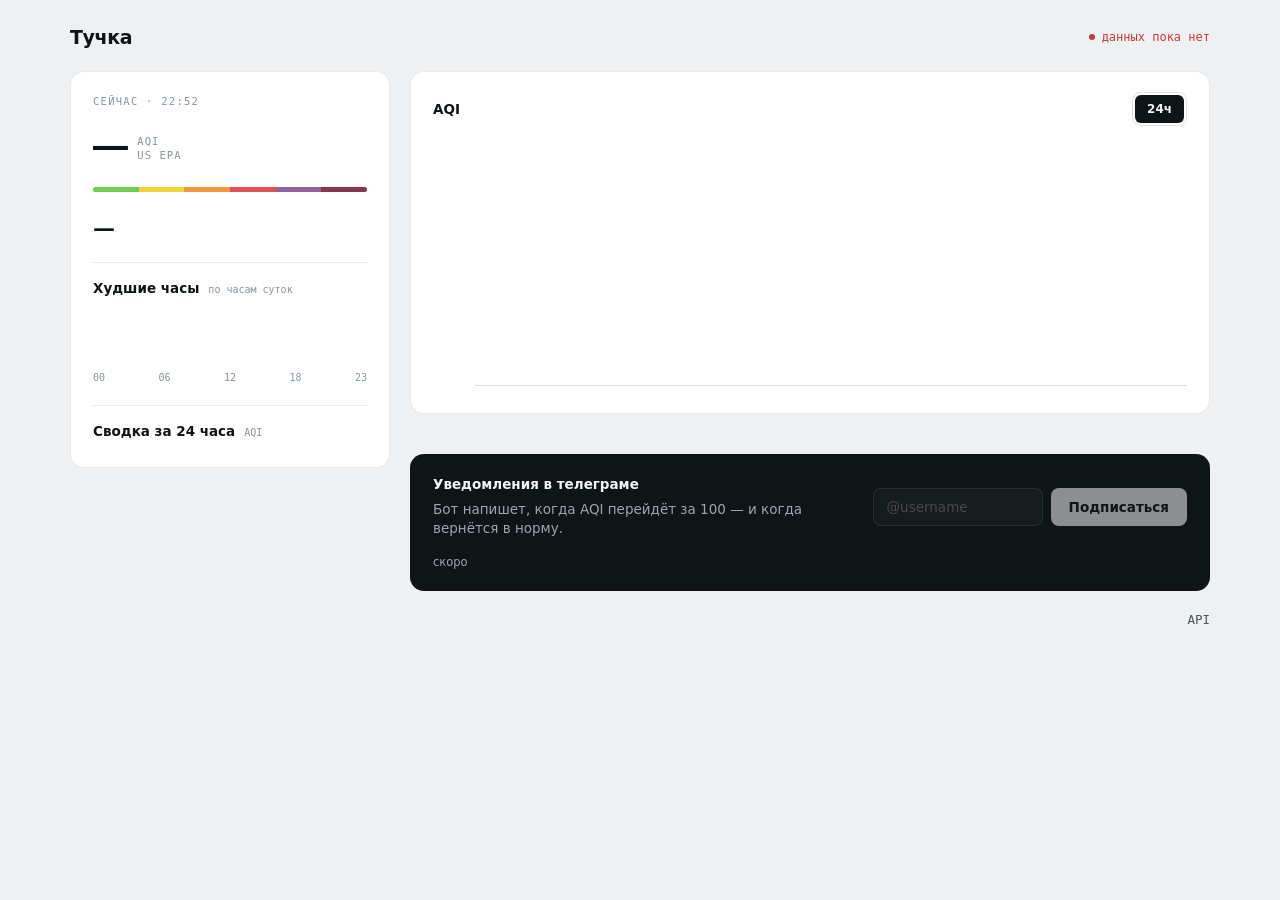
==== server/static/index.html @ 77293997 "Color metric sparklines/graphs and add spread bands for all metrics PM2.5/PM10/AQI follow the curren" ====
<!DOCTYPE html>
<html lang="ru">
<head>
<meta charset="utf-8">
<meta name="viewport" content="width=device-width, initial-scale=1">
<title>Тучка — качество воздуха</title>
<link rel="icon" href="data:image/svg+xml,<svg xmlns='http://www.w3.org/2000/svg' viewBox='0 0 100 100'><text y='.9em' font-size='90'>☁️</text></svg>">
<style>
/* cyrillic */
@font-face {
  font-family: 'JetBrains Mono';
  font-style: normal;
  font-weight: 400;
  font-display: swap;
  src: url(/static/fonts/jetbrains-mono-cyrillic.woff2) format('woff2');
  unicode-range: U+0301, U+0400-045F, U+0490-0491, U+04B0-04B1, U+2116;
}
/* latin */
@font-face {
  font-family: 'JetBrains Mono';
  font-style: normal;
  font-weight: 400;
  font-display: swap;
  src: url(/static/fonts/jetbrains-mono-latin.woff2) format('woff2');
  unicode-range: U+0000-00FF, U+0131, U+0152-0153, U+02BB-02BC, U+02C6, U+02DA, U+02DC, U+0304, U+0308, U+0329, U+2000-206F, U+20AC, U+2122, U+2191, U+2193, U+2212, U+2215, U+FEFF, U+FFFD;
}
/* cyrillic */
@font-face {
  font-family: 'JetBrains Mono';
  font-style: normal;
  font-weight: 500;
  font-display: swap;
  src: url(/static/fonts/jetbrains-mono-cyrillic.woff2) format('woff2');
  unicode-range: U+0301, U+0400-045F, U+0490-0491, U+04B0-04B1, U+2116;
}
/* latin */
@font-face {
  font-family: 'JetBrains Mono';
  font-style: normal;
  font-weight: 500;
  font-display: swap;
  src: url(/static/fonts/jetbrains-mono-latin.woff2) format('woff2');
  unicode-range: U+0000-00FF, U+0131, U+0152-0153, U+02BB-02BC, U+02C6, U+02DA, U+02DC, U+0304, U+0308, U+0329, U+2000-206F, U+20AC, U+2122, U+2191, U+2193, U+2212, U+2215, U+FEFF, U+FFFD;
}
/* cyrillic */
@font-face {
  font-family: 'Manrope';
  font-style: normal;
  font-weight: 400;
  font-display: swap;
  src: url(/static/fonts/manrope-cyrillic.woff2) format('woff2');
  unicode-range: U+0301, U+0400-045F, U+0490-0491, U+04B0-04B1, U+2116;
}
/* latin */
@font-face {
  font-family: 'Manrope';
  font-style: normal;
  font-weight: 400;
  font-display: swap;
  src: url(/static/fonts/manrope-latin.woff2) format('woff2');
  unicode-range: U+0000-00FF, U+0131, U+0152-0153, U+02BB-02BC, U+02C6, U+02DA, U+02DC, U+0304, U+0308, U+0329, U+2000-206F, U+20AC, U+2122, U+2191, U+2193, U+2212, U+2215, U+FEFF, U+FFFD;
}
/* cyrillic */
@font-face {
  font-family: 'Manrope';
  font-style: normal;
  font-weight: 500;
  font-display: swap;
  src: url(/static/fonts/manrope-cyrillic.woff2) format('woff2');
  unicode-range: U+0301, U+0400-045F, U+0490-0491, U+04B0-04B1, U+2116;
}
/* latin */
@font-face {
  font-family: 'Manrope';
  font-style: normal;
  font-weight: 500;
  font-display: swap;
  src: url(/static/fonts/manrope-latin.woff2) format('woff2');
  unicode-range: U+0000-00FF, U+0131, U+0152-0153, U+02BB-02BC, U+02C6, U+02DA, U+02DC, U+0304, U+0308, U+0329, U+2000-206F, U+20AC, U+2122, U+2191, U+2193, U+2212, U+2215, U+FEFF, U+FFFD;
}
/* cyrillic */
@font-face {
  font-family: 'Manrope';
  font-style: normal;
  font-weight: 600;
  font-display: swap;
  src: url(/static/fonts/manrope-cyrillic.woff2) format('woff2');
  unicode-range: U+0301, U+0400-045F, U+0490-0491, U+04B0-04B1, U+2116;
}
/* latin */
@font-face {
  font-family: 'Manrope';
  font-style: normal;
  font-weight: 600;
  font-display: swap;
  src: url(/static/fonts/manrope-latin.woff2) format('woff2');
  unicode-range: U+0000-00FF, U+0131, U+0152-0153, U+02BB-02BC, U+02C6, U+02DA, U+02DC, U+0304, U+0308, U+0329, U+2000-206F, U+20AC, U+2122, U+2191, U+2193, U+2212, U+2215, U+FEFF, U+FFFD;
}
/* cyrillic */
@font-face {
  font-family: 'Manrope';
  font-style: normal;
  font-weight: 700;
  font-display: swap;
  src: url(/static/fonts/manrope-cyrillic.woff2) format('woff2');
  unicode-range: U+0301, U+0400-045F, U+0490-0491, U+04B0-04B1, U+2116;
}
/* latin */
@font-face {
  font-family: 'Manrope';
  font-style: normal;
  font-weight: 700;
  font-display: swap;
  src: url(/static/fonts/manrope-latin.woff2) format('woff2');
  unicode-range: U+0000-00FF, U+0131, U+0152-0153, U+02BB-02BC, U+02C6, U+02DA, U+02DC, U+0304, U+0308, U+0329, U+2000-206F, U+20AC, U+2122, U+2191, U+2193, U+2212, U+2215, U+FEFF, U+FFFD;
}

:root {
  color-scheme: light;
  --font-sans: 'Manrope', system-ui, -apple-system, "Segoe UI", sans-serif;
  --font-mono: 'JetBrains Mono', ui-monospace, "SF Mono", Menlo, monospace;
  --page: #eef0f2;
  --card: #ffffff;
  --ink: #0f1417;
  --ink-2: #4a5560;
  --muted: #8794a0;
  --track: #e3e7ea;
  --line: rgba(15,20,23,0.09);
  --line-soft: rgba(15,20,23,0.06);
  --line-strong: rgba(15,20,23,0.10);
  --axis: rgba(15,20,23,0.14);
  --input-line: rgba(15,20,23,0.12);
  --on-ink: #f2f4f5;
  --on-ink-mute: #9aa7b2;
  --on-ink-line: rgba(255,255,255,0.16);
  --on-ink-fill: rgba(255,255,255,0.06);
  --good: #1f8a4c;
  --warn: #b8912a;
  --bad: #c33b3b;
}
@media (prefers-color-scheme: dark) {
  :root {
    color-scheme: dark;
    --page: #0d1114;
    --card: #161b20;
    --ink: #eaeef1;
    --ink-2: #9aa7b3;
    --muted: #79868f;
    --track: #1e242a;
    --line: rgba(234,238,241,0.13);
    --line-soft: rgba(234,238,241,0.08);
    --line-strong: rgba(234,238,241,0.17);
    --axis: rgba(234,238,241,0.24);
    --input-line: rgba(234,238,241,0.26);
    --on-ink: #0d1114;
    --on-ink-mute: #67737c;
    --on-ink-line: rgba(13,17,20,0.22);
    --on-ink-fill: rgba(13,17,20,0.07);
    --good: #4fbf7a;
    --warn: #d8ad3f;
    --bad: #e8736f;
  }
}

* { box-sizing: border-box; }
body { margin: 0; background: var(--page); color: var(--ink); font-family: var(--font-sans); line-height: 1.4; }
a { color: var(--ink-2); text-decoration: none; }
a:hover { color: var(--ink); }
button, input { font-family: inherit; }

.wrap { max-width: 1180px; margin: 0 auto; padding: 24px 20px 40px; }

.site-header { display: flex; align-items: center; gap: 12px; margin-bottom: 20px; }
.site-header .brand { font-size: 19px; font-weight: 700; letter-spacing: -0.02em; margin: 0; }
.freshness { margin-left: auto; display: flex; align-items: center; gap: 7px; font-family: var(--font-mono); font-size: 12px; color: var(--ink-2); }
.freshness .dot { width: 6px; height: 6px; border-radius: 50%; background: var(--good); flex: none; }
.freshness.stale { color: var(--bad); }
.freshness.stale .dot { background: var(--bad); }

.layout { display: grid; grid-template-columns: 320px 1fr; gap: 20px; }
.col-left, .col-right { display: flex; flex-direction: column; gap: 20px; min-width: 0; }

.card { background: var(--card); border: 1px solid var(--line); border-radius: 14px; }
.card h2 { font-size: 13.5px; font-weight: 700; margin: 0; }

/* --- AQI hero card --- */
.hero-card { padding: 22px; }
.eyebrow { font-family: var(--font-mono); font-size: 10.5px; letter-spacing: 0.12em; text-transform: uppercase; color: var(--muted); }
.aqi-row { display: flex; align-items: flex-end; gap: 12px; margin-top: 12px; }
.aqi-num { font-family: var(--font-mono); font-size: 58px; font-weight: 500; line-height: 0.84; letter-spacing: -0.045em; font-variant-numeric: tabular-nums; }
.aqi-unit { font-family: var(--font-mono); font-size: 10.5px; letter-spacing: 0.1em; text-transform: uppercase; color: var(--muted); margin-bottom: 6px; line-height: 1.4; }
.badge { display: inline-block; margin-top: 14px; font-size: 12.5px; font-weight: 600; padding: 5px 11px; border-radius: 6px; }
.badge[hidden] { display: none; }
.scale { position: relative; height: 5px; border-radius: 3px; margin-top: 18px;
  background: linear-gradient(90deg, #6fce4e 0 16.667%, #efd23c 16.667% 33.333%, #f0993d 33.333% 50%, #e05252 50% 66.667%, #96609c 66.667% 83.333%, #8a3550 83.333% 100%); }
.scale-marker { position: absolute; top: -5px; width: 2px; height: 15px; border-radius: 1px; background: var(--ink); box-shadow: 0 0 0 3px var(--card); transform: translateX(-50%); }
.verdict-title { font-size: 22px; line-height: 1.18; font-weight: 700; letter-spacing: -0.02em; margin: 24px 0 0; }
.verdict-body { font-size: 14px; line-height: 1.5; color: var(--ink-2); margin: 10px 0 0; }
.hero-note { font-size: 13.5px; color: var(--muted); margin: 10px 0 0; }

.actions { margin-top: 20px; padding-top: 6px; border-top: 1px solid var(--line); display: flex; flex-direction: column; }
.actions[hidden] { display: none; }
.action-row { display: flex; align-items: center; gap: 10px; padding: 11px 0; border-bottom: 1px solid var(--line-soft); }
.action-row .dot { width: 8px; height: 8px; border-radius: 50%; flex: none; }
.action-name { font-size: 13.5px; color: var(--ink-2); }
.action-value { margin-left: auto; font-size: 13.5px; font-weight: 600; text-align: right; }

.hero-section { margin-top: 20px; padding-top: 16px; border-top: 1px solid var(--line); }
.hero-section-head { display: flex; align-items: baseline; gap: 9px; margin-bottom: 4px; }
.hero-section-head .u { font-family: var(--font-mono); font-size: 10px; color: var(--muted); }

.hours { display: flex; align-items: flex-end; gap: 2px; height: 52px; margin-top: 14px; }
.hours .bar { flex: 1; border-radius: 2px 2px 0 0; background: var(--line-soft); min-height: 3px; }
.hours-labels { display: flex; justify-content: space-between; margin-top: 7px; font-family: var(--font-mono); font-size: 10px; color: var(--muted); }

.summary-row { display: flex; align-items: baseline; gap: 8px; padding: 10px 0; border-bottom: 1px solid var(--line-soft); }
.summary-row:last-child { border-bottom: 0; }
.summary-name { font-size: 13.5px; color: var(--ink-2); }
.summary-note { font-family: var(--font-mono); font-size: 11px; color: var(--muted); }
.summary-value { margin-left: auto; font-family: var(--font-mono); font-size: 19px; font-weight: 500; letter-spacing: -0.02em; }

/* --- chart card --- */
.chart-card { padding: 20px 22px 18px; flex: 1; display: flex; flex-direction: column; }
.chart-head { display: flex; align-items: center; gap: 14px; margin-bottom: 20px; flex-wrap: wrap; }
.chart-head .u { font-family: var(--font-mono); font-size: 11px; color: var(--muted); }
.chart-head h2 { cursor: pointer; }
.tabs { margin-left: auto; display: flex; gap: 2px; border: 1px solid var(--input-line); border-radius: 8px; padding: 2px; }
.tab { font: inherit; font-size: 12px; padding: 6px 12px; border: 0; border-radius: 6px; cursor: pointer; background: transparent; color: var(--ink-2); }
.tab[aria-pressed="true"] { background: var(--ink); color: var(--on-ink); font-weight: 600; }

.chart-row { display: flex; gap: 12px; flex: 1; min-height: 240px; }
.y-axis { width: 30px; align-self: stretch; position: relative; font-family: var(--font-mono); font-size: 10px; color: var(--muted); }
.y-axis .yfix { position: absolute; right: 0; }
.y-axis .ytop { top: -5px; }
.y-axis .ybottom { bottom: -5px; }
.y-axis .gridlabel { position: absolute; right: 0; transform: translateY(-50%); }

.chart-plot { flex: 1; position: relative; cursor: crosshair; }
.gridline { position: absolute; left: 0; right: 0; border-top: 1px dashed; opacity: 0.45; }
.chart-baseline { position: absolute; left: 0; right: 0; bottom: 0; border-top: 1px solid var(--axis); }
.chart-svg { position: absolute; inset: 0; width: 100%; height: 100%; display: block; overflow: visible; }
.chart-empty { position: absolute; inset: 0; display: flex; align-items: center; justify-content: center; color: var(--muted); font-size: 13.5px; }
.chart-empty[hidden] { display: none; }
.cursor-line { position: absolute; top: 0; bottom: 0; width: 1px; pointer-events: none; background: var(--axis); display: none; }
.cursor-dot { position: absolute; width: 9px; height: 9px; border-radius: 50%; border: 2px solid var(--card); pointer-events: none; transform: translate(-50%, -50%); display: none; }
.tooltip { position: absolute; top: 4px; transform: translateX(-50%); pointer-events: none; background: var(--card);
  border: 1px solid var(--line-strong); border-radius: 10px; padding: 9px 12px; box-shadow: 0 6px 18px rgba(0,0,0,0.16);
  white-space: nowrap; display: none; }
.tooltip .tw { font-family: var(--font-mono); font-size: 10px; letter-spacing: 0.06em; text-transform: uppercase; color: var(--muted); }
.tooltip .ta { display: flex; align-items: baseline; gap: 8px; margin-top: 5px; }
.tooltip .ta .n { font-family: var(--font-mono); font-size: 22px; font-weight: 500; letter-spacing: -0.03em; }
.tooltip .ta .c { font-size: 12.5px; font-weight: 600; }
.tooltip .tr, .tooltip .tp { font-family: var(--font-mono); font-size: 10.5px; color: var(--muted); margin-top: 4px; }

.x-labels { display: flex; justify-content: space-between; margin: 9px 0 0 42px; font-family: var(--font-mono); font-size: 10px; color: var(--muted); }

/* --- metrics row --- */
.metrics-row { display: grid; grid-template-columns: repeat(5, 1fr); gap: 12px; }
.metric-card { background: var(--card); border: 1px solid var(--line); border-radius: 12px; padding: 14px 15px 12px; cursor: pointer; transition: border-color .15s, background-color .15s; }
.metric-card.active { border-color: var(--ink); background: var(--track); }
.metric-name { font-family: var(--font-mono); font-size: 10px; letter-spacing: 0.08em; text-transform: uppercase; color: var(--muted); }
.metric-value { display: flex; align-items: baseline; gap: 4px; margin-top: 8px; font-family: var(--font-mono); font-size: 22px; font-weight: 500; letter-spacing: -0.03em; }
.metric-value .unit { font-family: var(--font-sans); font-size: 11px; color: var(--muted); font-weight: 400; }
.metric-spark { width: 100%; height: 22px; display: block; margin-top: 10px; overflow: visible; }
.metric-trend { margin-top: 9px; font-size: 11.5px; color: var(--muted); }

/* --- telegram card --- */
.telegram-card { display: grid; grid-template-columns: 1fr auto; gap: 24px; align-items: center; background: var(--ink); border-radius: 14px; padding: 20px 22px; }
.telegram-card h2 { color: var(--on-ink); }
.telegram-card p { font-size: 13.5px; color: var(--on-ink-mute); margin: 6px 0 0; }
.telegram-form { display: flex; gap: 8px; }
.telegram-form input { font-size: 13.5px; padding: 10px 13px; width: 170px; border: 1px solid var(--on-ink-line); border-radius: 8px; background: var(--on-ink-fill); color: var(--on-ink); }
.telegram-form button { font-size: 13.5px; font-weight: 600; padding: 10px 18px; border: 0; border-radius: 8px; background: var(--on-ink); color: var(--ink); cursor: pointer; }
.telegram-form input:disabled, .telegram-form button:disabled { opacity: 0.55; cursor: not-allowed; }
.telegram-note { grid-column: 1 / -1; font-size: 11.5px; color: var(--on-ink-mute); margin-top: -8px; }

footer { color: var(--muted); font-size: 12.5px; margin-top: 20px; font-family: var(--font-mono); display: flex; gap: 14px; }
footer a { margin-left: auto; }

@media (max-width: 899px) {
  .wrap { padding: 18px 14px 32px; }
  .layout { grid-template-columns: 1fr; }
  .aqi-num { font-size: 48px; }
  .verdict-title { font-size: 20px; }

  .actions { display: grid; grid-template-columns: repeat(3, 1fr); gap: 8px; border-top: 1px solid var(--line); padding-top: 14px; }
  .action-row { display: flex; flex-direction: column; align-items: flex-start; gap: 3px; border-bottom: 0; padding: 0; min-width: 0; }
  .action-value { margin-left: 0; }

  .tabs { width: 100%; margin-left: 0; }
  .tab { flex: 1; }
  .chart-head { flex-direction: column; align-items: stretch; }

  .metrics-row { display: flex; flex-direction: column; gap: 0; background: var(--card); border: 1px solid var(--line); border-radius: 14px; overflow: hidden; }
  .metric-card { display: flex; align-items: center; gap: 12px; padding: 12px 16px; border: 0; border-radius: 0; border-bottom: 1px solid var(--line-soft); min-height: 54px; }
  .metric-card:last-child { border-bottom: 0; }
  .metric-head { width: 92px; flex: none; }
  .metric-value { margin-top: 4px; font-size: 18px; }
  .metric-spark { flex: 1; height: 22px; margin-top: 0; width: auto; }
  .metric-trend { width: 74px; flex: none; text-align: right; margin-top: 0; }

  .telegram-form { flex-direction: row; }
  .telegram-form input { flex: 1; min-width: 0; width: auto; }
}
</style>
</head>
<body>
<div class="wrap">
  <header class="site-header">
    <h1 class="brand">Тучка</h1>
    <span class="freshness" id="freshness"><span class="dot"></span><span class="txt">загрузка…</span></span>
  </header>

  <div class="layout">
    <div class="col-left">
      <div class="card hero-card">
        <div class="eyebrow" id="clock">сейчас</div>
        <div class="aqi-row">
          <span class="aqi-num" id="v-aqi">—</span>
          <span class="aqi-unit">AQI<br>US EPA</span>
        </div>
        <span class="badge" id="aqi-badge" hidden></span>
        <div class="scale"><div class="scale-marker" id="aqi-marker" hidden></div></div>
        <div class="verdict-title" id="verdict-title">—</div>
        <p class="verdict-body" id="verdict-body"></p>

        <div class="actions" id="actions" hidden></div>

        <div class="hero-section">
          <div class="hero-section-head">
            <h2>Худшие часы</h2>
            <span class="u">по часам суток</span>
          </div>
          <div class="hours" id="hours"></div>
          <div class="hours-labels"><span>00</span><span>06</span><span>12</span><span>18</span><span>23</span></div>
        </div>

        <div class="hero-section">
          <div class="hero-section-head">
            <h2>Сводка за 24 часа</h2>
            <span class="u">AQI</span>
          </div>
          <div id="summary"></div>
        </div>
      </div>
    </div>

    <div class="col-right">
      <div class="card chart-card">
        <div class="chart-head">
          <h2 id="chart-title" title="Показать AQI">AQI</h2>
          <span class="u" id="period-note"></span>
          <div class="tabs" id="tabs" role="group" aria-label="Период"></div>
        </div>
        <div class="chart-row">
          <div class="y-axis" id="y-axis"></div>
          <div class="chart-plot" id="chart-plot">
            <div class="chart-baseline"></div>
            <svg class="chart-svg" viewBox="0 0 1000 300" preserveAspectRatio="none">
              <defs>
                <linearGradient id="aqiGrad" x1="0" y1="0" x2="1" y2="0"></linearGradient>
              </defs>
              <path id="chart-band" fill="url(#aqiGrad)" opacity="0.22"></path>
              <path id="chart-line" fill="none" stroke="url(#aqiGrad)" stroke-width="2.5"
                    vector-effect="non-scaling-stroke" stroke-linejoin="round" stroke-linecap="round"></path>
            </svg>
            <div class="chart-empty" id="chart-empty" hidden>нет данных за этот период</div>
            <div class="cursor-line" id="cursor-line"></div>
            <div class="cursor-dot" id="cursor-dot"></div>
            <div class="tooltip" id="tooltip">
              <div class="tw" id="tip-when"></div>
              <div class="ta"><span class="n" id="tip-aqi"></span><span class="c" id="tip-cat"></span></div>
              <div class="tr" id="tip-range"></div>
              <div class="tp" id="tip-pm"></div>
            </div>
          </div>
        </div>
        <div class="x-labels" id="x-labels"></div>
      </div>

      <div class="metrics-row" id="metrics"></div>

      <div class="card telegram-card">
        <div>
          <h2>Уведомления в телеграме</h2>
          <p>Бот напишет, когда AQI перейдёт за 100 — и когда вернётся в норму.</p>
        </div>
        <div class="telegram-form">
          <input placeholder="@username" disabled>
          <button disabled>Подписаться</button>
        </div>
        <div class="telegram-note">скоро</div>
      </div>
    </div>
  </div>

  <footer>
    <span id="footer-sensor"></span>
    <a href="/docs">API</a>
  </footer>
</div>

<script>
"use strict";

const $ = s => document.querySelector(s);

/* Категории US EPA AQI: официальные фон/текст + оттенок линии графика. */
const CATS = {
  good:           { label: "Хорошо",       color: "#c9ecb4", ink: "#1c4a15", line: "#3f9430" },
  moderate:       { label: "Умеренно",     color: "#f6e9a8", ink: "#4d3b00", line: "#b8912a" },
  usg:            { label: "Вредно чувствительным", color: "#f8d6b0", ink: "#5a2c04", line: "#d1762c" },
  unhealthy:      { label: "Вредно",       color: "#f4c4c4", ink: "#6b1414", line: "#c33b3b" },
  very_unhealthy: { label: "Очень вредно", color: "#dfc6e4", ink: "#4a1451", line: "#8f4c98" },
  hazardous:      { label: "Опасно",       color: "#3f0f1c", ink: "#f6e6ea", line: "#8a3550" },
};
/* Верхние границы категорий — зеркало CATEGORIES в server/aqi.py. */
const BANDS = [[50, "good"], [100, "moderate"], [150, "usg"],
               [200, "unhealthy"], [300, "very_unhealthy"], [500, "hazardous"]];
const catKey = v => (BANDS.find(b => v <= b[0]) || BANDS[BANDS.length - 1])[1];

const OK = "var(--good)", WARN = "var(--warn)", BAD = "var(--bad)";
const VERDICT = {
  good: { title: "Воздух чистый — окна настежь",
    body: "PM2.5 {pm25} мкг/м³, это ниже суточной нормы ВОЗ. Хорошее время проветрить квартиру и выйти на улицу.",
    actions: [["Окна", "настежь", OK], ["Прогулка", "да", OK], ["Спорт на улице", "да", OK]] },
  moderate: { title: "Окна можно открыть",
    body: "Воздух умеренный: PM2.5 {pm25} мкг/м³. Здоровым — без ограничений; если реагируете на пыль, не бегайте вдоль дороги.",
    actions: [["Окна", "да", OK], ["Прогулка", "да", OK], ["Спорт на улице", "с оглядкой", WARN]] },
  usg: { title: "Окна лучше прикрыть",
    body: "PM2.5 {pm25} мкг/м³ — заметная пыль. Детям, пожилым, астматикам стоит сократить время на улице; остальным — без долгих нагрузок.",
    actions: [["Окна", "прикрыть", WARN], ["Прогулка", "короткая", WARN], ["Спорт на улице", "перенести", BAD]] },
  unhealthy: { title: "Лучше остаться дома",
    body: "PM2.5 {pm25} мкг/м³ — вредно для всех. Держите окна закрытыми; если есть очиститель воздуха — включите.",
    actions: [["Окна", "закрыть", BAD], ["Прогулка", "нет", BAD], ["Спорт на улице", "нет", BAD]] },
  very_unhealthy: { title: "Закройте окна и не выходите",
    body: "PM2.5 {pm25} мкг/м³. Воздух очень вредный: выходить только по необходимости и в маске FFP2.",
    actions: [["Окна", "закрыть", BAD], ["Прогулка", "нет", BAD], ["Спорт на улице", "нет", BAD]] },
  hazardous: { title: "Опасный воздух — герметизируйте дом",
    body: "PM2.5 {pm25} мкг/м³. Это уровень аварийной ситуации: закройте всё, включите очиститель, улицы избегайте.",
    actions: [["Окна", "закрыть", BAD], ["Прогулка", "нет", BAD], ["Спорт на улице", "нет", BAD]] },
};

/* Скользящие окна — зеркало PERIODS в server/main.py. */
const PERIODS = [
  { key: "24h", label: "24ч", note: "последние 24 часа · по часам" },
  { key: "7d", label: "7д", note: "последние 7 дней · по 3 часа" },
  { key: "30d", label: "30д", note: "последние 30 дней · по дням" },
  { key: "12m", label: "12м", note: "последние 12 месяцев · по 2 дня" },
  { key: "all", label: "всё", note: "вся история · по 2 недели" },
];

/* Селектор периода скрываем, пока реальных данных недостаточно, чтобы
   заполнить график (иначе почти пустая линия на фоне пустой сетки).
   "12m" и "all" делят один и тот же порог: пока данных меньше трети
   года, "all" всё равно совпадает с "12m" и выглядит так же пусто. */
const FILL_THRESHOLD = 0.3;
const FILL_REF_S = { "7d": 7 * 86400, "30d": 30 * 86400, "12m": 364 * 86400, "all": 364 * 86400 };
let dataSpanS = 0; // now - first_ts, обновляется из ответа /api/v1/history

function periodVisible(key) {
  return key === "24h" || dataSpanS / FILL_REF_S[key] >= FILL_THRESHOLD;
}

const METRIC_DEFS = [
  ["PM2.5", "pm25", "мкг/м³", 1, { eps: 0.5, worseUp: true }, 6],
  ["PM10", "pm10", "мкг/м³", 1, { eps: 0.5, worseUp: true }, 10],
  ["Температура", "temperature", "°C", 1, { unit: "°", eps: 0.3 }, 6],
  ["Влажность", "humidity", "%", 0, { digits: 0, unit: "%", eps: 1 }, 12],
  ["Давление", "pressure", "гПа", 0, { digits: 0, eps: 0.5 }, 5],
];
/* Карточка, которая встаёт на место активной метрики — клик по ней возвращает AQI. */
const AQI_DEF = ["AQI", "aqi", "", 0, { eps: 3, worseUp: true }, 10];

/* Свой цвет метрики; PM и AQI ведёт категория текущего воздуха. */
const METRIC_COLORS = { temperature: "#d97a4d", humidity: "#4a90c4", pressure: "#8b7dc4" };
function metricColor(key) {
  if (METRIC_COLORS[key]) return METRIC_COLORS[key];
  const a = current && current.aqi ? current.aqi.aqi : null;
  return a == null ? "var(--ink)" : CATS[catKey(a)].line;
}

const fmt = (v, d = 1) => (v == null ? "—" : Number(v).toFixed(d).replace(".", ","));

/* Catmull-Rom → кубические Безье: мягкая линия вместо ломаной. */
function smoothPath(ps, startWith) {
  if (!ps.length) return "";
  const f = v => v.toFixed(1);
  const d = [(startWith || "M") + f(ps[0].x) + " " + f(ps[0].y)];
  for (let i = 1; i < ps.length; i++) {
    const p0 = ps[i - 2] || ps[i - 1], p1 = ps[i - 1], p2 = ps[i], p3 = ps[i + 1] || ps[i];
    d.push("C" + f(p1.x + (p2.x - p0.x) / 6) + " " + f(p1.y + (p2.y - p0.y) / 6) +
      " " + f(p2.x - (p3.x - p1.x) / 6) + " " + f(p2.y - (p3.y - p1.y) / 6) +
      " " + f(p2.x) + " " + f(p2.y));
  }
  return d.join(" ");
}

/* Скользящее среднее — игнорирует пропуски (null), сам null не заполняет. */
function rolling(vals, k) {
  if (k < 2) return vals.slice();
  const r = Math.floor(k / 2);
  return vals.map((v, i) => {
    if (v == null) return null;
    let s = 0, c = 0;
    for (let j = Math.max(0, i - r); j <= Math.min(vals.length - 1, i + r); j++) {
      if (vals[j] != null) { s += vals[j]; c++; }
    }
    return c ? s / c : null;
  });
}

/* Даунсэмплинг для спарклайнов; пропуски в срезе игнорируются. */
function sample(vals, n) {
  if (vals.length <= n) return vals;
  const out = [];
  const step = vals.length / n;
  for (let i = 0; i < n; i++) {
    const a = Math.floor(i * step), b = Math.max(a + 1, Math.floor((i + 1) * step));
    const slice = vals.slice(a, b).filter(v => v != null);
    out.push(slice.length ? slice.reduce((s, v) => s + v, 0) / slice.length : null);
  }
  return out;
}

/* Средняя разница между началом и концом периода (сглажена по краям). */
function trend(pts, key) {
  const vals = pts.map(p => p[key]).filter(v => v != null);
  if (vals.length < 2) return null;
  const k = Math.max(1, Math.min(3, Math.floor(vals.length / 2)));
  const avg = a => a.reduce((s, x) => s + x, 0) / a.length;
  return avg(vals.slice(-k)) - avg(vals.slice(0, k));
}

function trendText(delta, { digits = 1, unit = "", eps = 0.5, worseUp = false } = {}) {
  if (delta == null) return { arrow: "", text: "", color: "var(--muted)" };
  if (Math.abs(delta) < eps) return { arrow: "→", text: "без изменений", color: "var(--muted)" };
  const up = delta > 0;
  return {
    arrow: up ? "▲" : "▼",
    text: (up ? "+" : "−") + fmt(Math.abs(delta), digits) + unit,
    color: worseUp ? (up ? BAD : OK) : "var(--muted)",
  };
}

function timeLabel(tSec, period, full) {
  const d = new Date(tSec * 1000);
  if (period === "24h") return d.toLocaleTimeString("ru-RU", { hour: "2-digit", minute: "2-digit" });
  if (period === "7d") return full
    ? d.toLocaleDateString("ru-RU", { day: "2-digit", month: "short" }) + ", " + d.toLocaleTimeString("ru-RU", { hour: "2-digit", minute: "2-digit" })
    : d.toLocaleDateString("ru-RU", { weekday: "short" });
  if (period === "30d" || period === "12m") return d.toLocaleDateString("ru-RU", { day: "2-digit", month: "short" });
  return d.toLocaleDateString("ru-RU", { month: "short", year: "2-digit" });
}

/* --- состояние --- */
let period = "24h";
let activeMetric = null;  // null = график AQI, иначе ключ метрики (pm25, pm10, ...)
let mainHistory = null;   // /history для выбранного периода
let dayHistory = null;    // /history?period=24h — всегда, для «худших часов» и сводки
let historyGen = 0;
let historyRetry = null;
let current = null;       // последний ответ /api/v1/current
let currentAgeAt = 0;

/* геометрия текущего графика — обновляется в renderChart, читается в updateTooltip */
let chartPts = [];
let chartTop = 100, chartBottom = 0, chartHasBand = false;

function fmtAge(s) {
  if (s < 90) return `${s} с назад`;
  if (s < 5400) return `${Math.round(s / 60)} мин назад`;
  return `${(s / 3600).toFixed(1).replace(".", ",")} ч назад`;
}

function renderFreshness() {
  const el = $("#freshness");
  const txt = el.querySelector(".txt");
  if (!current || current.ts == null) {
    txt.textContent = "данных пока нет";
    el.classList.add("stale");
    return;
  }
  const age = Math.max(0, Math.round(current.age_s + (Date.now() - currentAgeAt) / 1000));
  const stale = age > 300;
  el.classList.toggle("stale", stale);
  txt.textContent = (stale ? "данные устарели — " : "обновлено ") + fmtAge(age);
}

function updateClock() {
  const now = new Date();
  const pad = n => (n < 10 ? "0" + n : "" + n);
  $("#clock").textContent = `сейчас · ${pad(now.getHours())}:${pad(now.getMinutes())}`;
}

function renderHero() {
  const numEl = $("#v-aqi"), badge = $("#aqi-badge"), marker = $("#aqi-marker"),
        titleEl = $("#verdict-title"), bodyEl = $("#verdict-body"), actionsEl = $("#actions");
  const info = current && current.aqi;
  const cat = info && info.category && CATS[info.category];
  if (!info || info.aqi == null || !cat) {
    numEl.textContent = "—";
    numEl.style.color = "";
    badge.hidden = true;
    marker.hidden = true;
    titleEl.textContent = "Пока нет данных";
    bodyEl.textContent = "Недостаточно измерений за последние 12 часов, чтобы посчитать AQI.";
    actionsEl.hidden = true;
    actionsEl.innerHTML = "";
    return;
  }
  const v = VERDICT[info.category];
  numEl.textContent = info.aqi;
  numEl.style.color = cat.line;
  badge.hidden = false;
  badge.textContent = cat.label;
  badge.style.background = cat.color;
  badge.style.color = cat.ink;
  marker.hidden = false;
  marker.style.left = Math.min(100, info.aqi / 5) + "%";
  titleEl.textContent = v.title;
  bodyEl.textContent = v.body.replace("{pm25}", fmt(current.pm25));
  actionsEl.hidden = false;
  actionsEl.innerHTML = v.actions.map(([name, value, color]) =>
    `<div class="action-row"><span class="dot" style="background:${color}"></span>` +
    `<span class="action-name">${name}</span><span class="action-value">${value}</span></div>`
  ).join("");
}

function renderDaySummary() {
  const pts = (dayHistory && dayHistory.points) || [];
  const byHour = {};
  for (const p of pts) {
    if (p.aqi == null) continue;
    const h = new Date(p.t * 1000).getHours();
    (byHour[h] = byHour[h] || []).push(p.aqi);
  }
  const hourVals = [];
  for (let h = 0; h < 24; h++) {
    const arr = byHour[h];
    hourVals.push(arr ? arr.reduce((s, x) => s + x, 0) / arr.length : null);
  }
  const hourMax = Math.max(...hourVals.filter(x => x != null), 50);
  $("#hours").innerHTML = hourVals.map(val => {
    const height = val == null ? "6%" : Math.max(7, val / hourMax * 100).toFixed(0) + "%";
    const color = val == null ? "var(--line-soft)" : CATS[catKey(val)].line;
    return `<div class="bar" style="height:${height};background:${color}"></div>`;
  }).join("");

  const dayAqi = pts.map(p => p.aqi).filter(v => v != null);
  const pad2 = n => (n < 10 ? "0" + n : "" + n);
  if (!dayAqi.length) {
    $("#summary").innerHTML = `<div class="summary-row"><span class="summary-name">Нет данных за 24 часа</span></div>`;
    return;
  }
  const worstIdx = hourVals.reduce((bi, val, i) => (val != null && (hourVals[bi] == null || val > hourVals[bi]) ? i : bi), 0);
  const rows = [
    { name: "Минимум", value: Math.round(Math.min(...dayAqi)), note: "", color: CATS[catKey(Math.min(...dayAqi))].line },
    { name: "Среднее", value: Math.round(dayAqi.reduce((s, x) => s + x, 0) / dayAqi.length), note: "", color: "var(--ink-2)" },
    { name: "Максимум", value: Math.round(Math.max(...dayAqi)), note: "в " + pad2(worstIdx) + ":00", color: CATS[catKey(Math.max(...dayAqi))].line },
  ];
  $("#summary").innerHTML = rows.map(r =>
    `<div class="summary-row"><span class="summary-name">${r.name}</span>` +
    `<span class="summary-note">${r.note}</span>` +
    `<span class="summary-value" style="color:${r.color}">${r.value}</span></div>`
  ).join("");
}

function metricCardHtml(pts, [name, key, unit, digits, topts, minSpan], attrs, cardClass) {
  const raw = sample(pts.map(p => p[key]), 48);
  const vals = rolling(raw, Math.max(3, Math.round(raw.length / 8)));
  const nums = vals.filter(v => v != null);
  let sparkPath = "";
  if (nums.length) {
    const min = Math.min(...nums), max = Math.max(...nums);
    const mid = (min + max) / 2;
    const half = Math.max((max - min) * 0.65, minSpan / 2) || 1;
    const lo = mid - half, hi = mid + half;
    const runs = [];
    let cur = [];
    vals.forEach((v, i) => {
      if (v == null) { if (cur.length) runs.push(cur); cur = []; }
      else cur.push({ x: i / Math.max(1, vals.length - 1) * 100, y: 22 - (v - lo) / (hi - lo) * 22 });
    });
    if (cur.length) runs.push(cur);
    sparkPath = runs.map(r => smoothPath(r)).join(" ");
  }
  const curValue = key === "aqi" ? (current && current.aqi ? current.aqi.aqi : null) : (current ? current[key] : null);
  const t = trendText(trend(pts, key), topts);
  return `<div class="metric-card${cardClass}" ${attrs}>` +
    `<div class="metric-head"><div class="metric-name">${name}</div>` +
    `<div class="metric-value"><span>${fmt(curValue, digits)}</span><span class="unit">${unit}</span></div></div>` +
    `<svg class="metric-spark" viewBox="0 0 100 22" preserveAspectRatio="none">` +
    `<path d="${sparkPath}" fill="none" stroke="${metricColor(key)}" ` +
    `stroke-width="1.5" vector-effect="non-scaling-stroke" stroke-linejoin="round"></path></svg>` +
    `<div class="metric-trend" style="color:${t.color}">${t.arrow} ${t.text}</div></div>`;
}

function renderMetrics() {
  const pts = (mainHistory && mainHistory.points) || [];
  $("#metrics").innerHTML = METRIC_DEFS.map(def => {
    const key = def[1];
    if (key === activeMetric) {
      // на месте кликнутой метрики — карточка AQI; клик по ней возвращает всё как было
      return metricCardHtml(pts, AQI_DEF, `data-metric="${key}" data-role="back"`, " active");
    }
    return metricCardHtml(pts, def, `data-metric="${key}"`, "");
  }).join("");
}

function renderChart() {
  const key = activeMetric;
  const metricDef = key ? METRIC_DEFS.find(m => m[1] === key) : null;
  const pts = (mainHistory && mainHistory.points) || [];
  chartPts = pts;
  const n = pts.length;
  const empty = $("#chart-empty");
  const hasAny = pts.some(p => (key ? p[key] : p.aqi) != null);
  $("#chart-title").textContent = metricDef ? metricDef[0] : "AQI";
  $("#chart-title").title = key ? "Вернуться к AQI" : "AQI";
  $("#period-note").textContent = (PERIODS.find(p => p.key === period) || PERIODS[0]).note;

  hideTooltip();
  if (!hasAny) {
    empty.hidden = false;
    $("#chart-line").setAttribute("d", "");
    $("#chart-band").setAttribute("d", "");
    $("#y-axis").innerHTML = "";
    document.querySelectorAll(".gridline").forEach(el => el.remove());
    $("#x-labels").innerHTML = "";
    return;
  }
  empty.hidden = true;

  const W = 1000, H = 300;
  const smoothK = Math.max(3, Math.round(n / 12));
  const bk = key || "aqi";
  const bandEps = !key ? 1 : (key === "pressure" || key === "humidity") ? 0.3 : 0.15;
  const hasBand = pts.some(p => p[bk + "_hi"] != null && p[bk + "_lo"] != null && p[bk + "_hi"] - p[bk + "_lo"] > bandEps);
  chartHasBand = hasBand;
  const hiVals = hasBand ? rolling(rolling(pts.map(p => p[bk + "_hi"]), smoothK), smoothK) : null;
  const loVals = hasBand ? rolling(rolling(pts.map(p => p[bk + "_lo"]), smoothK), smoothK) : null;
  const rawVals = pts.map(p => (key ? p[key] : p.aqi));
  const midVals = (hasBand || key) ? rolling(rawVals, smoothK) : rawVals;

  const nums = arr => arr.filter(v => v != null);
  const dataMax = Math.max(...nums(hasBand ? hiVals : midVals));
  const dataMin = Math.min(...nums(hasBand ? loVals : midVals));
  const pad = Math.max(6, (dataMax - dataMin) * 0.25);
  const top = Math.ceil((dataMax + pad) / 5) * 5;
  const bottom = key ? Math.floor((dataMin - pad) / 5) * 5 : Math.max(0, Math.floor((dataMin - pad) / 5) * 5);
  const span = top - bottom || 1;
  chartTop = top;
  chartBottom = bottom;

  const X = i => (n === 1 ? W / 2 : i / (n - 1) * W);
  const Y = v => Math.max(0.5, Math.min(H - 0.5, H - (v - bottom) / span * H));
  const yPct = val => ((1 - (val - bottom) / span) * 100).toFixed(2) + "%";

  // линия по сегментам между пропусками (null-корзины не соединяем)
  function segPath(vals) {
    const runs = [];
    let cur = [];
    vals.forEach((v, i) => {
      if (v == null) { if (cur.length) runs.push(cur); cur = []; }
      else cur.push({ x: X(i), y: Y(v) });
    });
    if (cur.length) runs.push(cur);
    return runs.map(r => smoothPath(r)).join(" ");
  }
  function bandPathOf(hi, lo) {
    const runs = [];
    let cur = [];
    hi.forEach((hv, i) => {
      const lv = lo[i];
      if (hv == null || lv == null) { if (cur.length > 1) runs.push(cur); cur = []; }
      else cur.push(i);
    });
    if (cur.length > 1) runs.push(cur);
    return runs.map(r => {
      const hiPts = r.map(i => ({ x: X(i), y: Y(hi[i]) }));
      const loPts = r.map(i => ({ x: X(i), y: Y(lo[i]) })).reverse();
      return smoothPath(hiPts) + " " + smoothPath(loPts, "L") + " Z";
    }).join(" ");
  }

  $("#chart-line").setAttribute("d", segPath(midVals));
  $("#chart-band").setAttribute("d", hasBand ? bandPathOf(hiVals, loVals) : "");

  if (key) {
    // одна метрика — сплошной цвет метрики через тот же градиент, чтобы лента красилась сама
    $("#chart-line").setAttribute("stroke", "url(#aqiGrad)");
    const c = metricColor(key);
    $("#aqiGrad").innerHTML = `<stop offset="0%" stop-color="${c}"></stop><stop offset="100%" stop-color="${c}"></stop>`;
  } else {
    // цветовой градиент линии — по категории значения в каждой точке
    $("#chart-line").setAttribute("stroke", "url(#aqiGrad)");
    const stops = [];
    let prevStop = null;
    midVals.forEach((v, i) => {
      if (v == null) return;
      const c = CATS[catKey(v)].line;
      const off = (n === 1 ? 0 : i / (n - 1) * 100).toFixed(2) + "%";
      if (!prevStop) stops.push({ o: "0%", c });
      else if (c !== prevStop.c) { stops.push({ o: off, c: prevStop.c }); stops.push({ o: off, c }); }
      prevStop = { c, off };
    });
    if (prevStop) stops.push({ o: "100%", c: prevStop.c });
    const grad = $("#aqiGrad");
    grad.innerHTML = stops.map(s => `<stop offset="${s.o}" stop-color="${s.c}"></stop>`).join("");
  }

  // сетка Y
  const gridVals = key
    ? [0.25, 0.5, 0.75].map(f => bottom + span * f).filter(v => v > bottom + span * 0.06 && v < top - span * 0.06)
    : [25, 50, 75, 100, 150, 200, 300].filter(v => v > bottom + span * 0.06 && v < top - span * 0.06);
  document.querySelectorAll(".gridline").forEach(el => el.remove());
  const plot = $("#chart-plot");
  for (const v of gridVals) {
    const el = document.createElement("div");
    el.className = "gridline";
    el.style.top = yPct(v);
    el.style.borderColor = key ? "var(--axis)" : CATS[catKey(v)].line;
    plot.insertBefore(el, plot.firstChild);
  }
  const gridLabel = v => key ? fmt(v, metricDef[3]) : v;
  $("#y-axis").innerHTML =
    `<span class="yfix ytop">${gridLabel(top)}</span>` +
    gridVals.map(v => `<span class="gridlabel" style="top:${yPct(v)}">${gridLabel(v)}</span>`).join("") +
    `<span class="yfix ybottom">${gridLabel(bottom)}</span>`;

  // подписи оси X
  const xs = [0, 0.25, 0.5, 0.75, 1].map(f => timeLabel(pts[Math.min(n - 1, Math.round(f * (n - 1)))].t, period));
  $("#x-labels").innerHTML = xs.map(l => `<span>${l}</span>`).join("");
}

function hideTooltip() {
  $("#cursor-line").style.display = "none";
  $("#cursor-dot").style.display = "none";
  $("#tooltip").style.display = "none";
}

function updateTooltip(i) {
  const n = chartPts.length;
  if (!n) return;
  i = Math.max(0, Math.min(n - 1, i));
  const p = chartPts[i];
  const key = activeMetric;
  const val = key ? p[key] : p.aqi;
  const leftPct = n === 1 ? 50 : i / (n - 1) * 100;
  $("#cursor-line").style.display = "block";
  $("#cursor-line").style.left = leftPct + "%";

  if (val == null) {
    $("#cursor-dot").style.display = "none";
    $("#tip-when").textContent = timeLabel(p.t, period, true);
    $("#tip-aqi").textContent = "—";
    $("#tip-cat").textContent = "нет данных";
    $("#tip-range").textContent = "";
    $("#tip-pm").textContent = "";
    positionTooltip(leftPct);
    return;
  }
  const span = chartTop - chartBottom || 1;
  const yPct = ((1 - (val - chartBottom) / span) * 100);

  if (key) {
    const metricDef = METRIC_DEFS.find(m => m[1] === key);
    const color = metricColor(key);
    $("#cursor-dot").style.display = "block";
    $("#cursor-dot").style.left = leftPct + "%";
    $("#cursor-dot").style.top = yPct + "%";
    $("#cursor-dot").style.background = color;
    $("#tip-when").textContent = timeLabel(p.t, period, true);
    $("#tip-aqi").textContent = fmt(val, metricDef[3]);
    $("#tip-aqi").style.color = color;
    $("#tip-cat").textContent = metricDef[2];
    $("#tip-range").textContent = chartHasBand && p[key + "_lo"] != null && p[key + "_hi"] != null
      ? `диапазон ${fmt(p[key + "_lo"], metricDef[3])}–${fmt(p[key + "_hi"], metricDef[3])}`
      : "";
    $("#tip-pm").textContent = "";
    positionTooltip(leftPct);
    return;
  }
  const color = CATS[catKey(val)].line;
  $("#cursor-dot").style.display = "block";
  $("#cursor-dot").style.left = leftPct + "%";
  $("#cursor-dot").style.top = yPct + "%";
  $("#cursor-dot").style.background = color;
  $("#tip-when").textContent = timeLabel(p.t, period, true);
  $("#tip-aqi").textContent = Math.round(val);
  $("#tip-aqi").style.color = color;
  $("#tip-cat").textContent = CATS[catKey(val)].label;
  $("#tip-range").textContent = chartHasBand && p.aqi_hi != null && p.aqi_lo != null
    ? `диапазон ${Math.round(p.aqi_lo)}–${Math.round(p.aqi_hi)}`
    : (p.pm25 != null ? `PM2.5 ${fmt(p.pm25)}` : "");
  $("#tip-pm").textContent = (p.pm25 != null || p.pm10 != null)
    ? `PM2.5 ${fmt(p.pm25)} · PM10 ${fmt(p.pm10, 0)}` : "";
  positionTooltip(leftPct);
}

function positionTooltip(leftPct) {
  const tip = $("#tooltip");
  tip.style.display = "block";
  tip.style.left = Math.min(84, Math.max(16, leftPct)) + "%";
}

async function loadCurrent() {
  try {
    const r = await fetch("/api/v1/current");
    if (!r.ok) throw new Error(`HTTP ${r.status}`);
    current = await r.json();
    currentAgeAt = Date.now();
    if (current.ts == null) current.age_s = null;
    const sensorEl = $("#footer-sensor");
    sensorEl.textContent = current.sensor_id ? `airRohr ${current.sensor_id}` : "";
    renderHero();
    renderMetrics();
  } catch (e) { /* сеть мигнула — оставляем прежние значения */ }
  renderFreshness();
}

async function fetchHistory(p) {
  const tzOffset = -new Date().getTimezoneOffset();
  const r = await fetch(`/api/v1/history?period=${p}&tz_offset=${tzOffset}`);
  if (!r.ok) throw new Error(`HTTP ${r.status}`);
  return r.json();
}

async function loadHistory() {
  const gen = ++historyGen;
  let main, day;
  try {
    if (period === "24h") {
      main = await fetchHistory("24h");
      day = main;
    } else {
      [main, day] = await Promise.all([fetchHistory(period), fetchHistory("24h")]);
    }
  } catch (e) {
    if (!historyRetry) historyRetry = setTimeout(() => { historyRetry = null; loadHistory(); }, 15_000);
    return;
  }
  if (gen !== historyGen) return; // пришёл ответ на устаревший запрос
  mainHistory = main;
  dayHistory = day;
  if (day.first_ts != null) dataSpanS = day.end - day.first_ts;
  buildTabs();
  renderChart();
  renderMetrics();
  renderDaySummary();
}

function buildTabs() {
  $("#tabs").innerHTML = PERIODS.filter(p => periodVisible(p.key)).map(p =>
    `<button class="tab" data-period="${p.key}" aria-pressed="${p.key === period}">${p.label}</button>`
  ).join("");
  for (const btn of document.querySelectorAll(".tab")) {
    btn.addEventListener("click", () => {
      period = btn.dataset.period;
      for (const b of document.querySelectorAll(".tab")) b.setAttribute("aria-pressed", String(b === btn));
      loadHistory();
    });
  }
}

$("#chart-plot").addEventListener("mousemove", e => {
  if (!chartPts.length) return;
  const rect = e.currentTarget.getBoundingClientRect();
  const frac = Math.max(0, Math.min(1, (e.clientX - rect.left) / rect.width));
  updateTooltip(Math.round(frac * (chartPts.length - 1)));
});
$("#chart-plot").addEventListener("mouseleave", hideTooltip);

$("#metrics").addEventListener("click", e => {
  const card = e.target.closest(".metric-card");
  if (!card) return;
  activeMetric = card.dataset.role === "back" ? null : card.dataset.metric;
  renderChart();
  renderMetrics();
});
$("#chart-title").addEventListener("click", () => {
  if (activeMetric == null) return;
  activeMetric = null;
  renderChart();
  renderMetrics();
});

matchMedia("(prefers-color-scheme: dark)").addEventListener("change", () => { renderChart(); renderMetrics(); });

buildTabs();
updateClock();
loadCurrent();
loadHistory();
setInterval(loadCurrent, 60_000);
setInterval(loadHistory, 300_000);
setInterval(() => { renderFreshness(); updateClock(); }, 10_000);
</script>
</body>
</html>
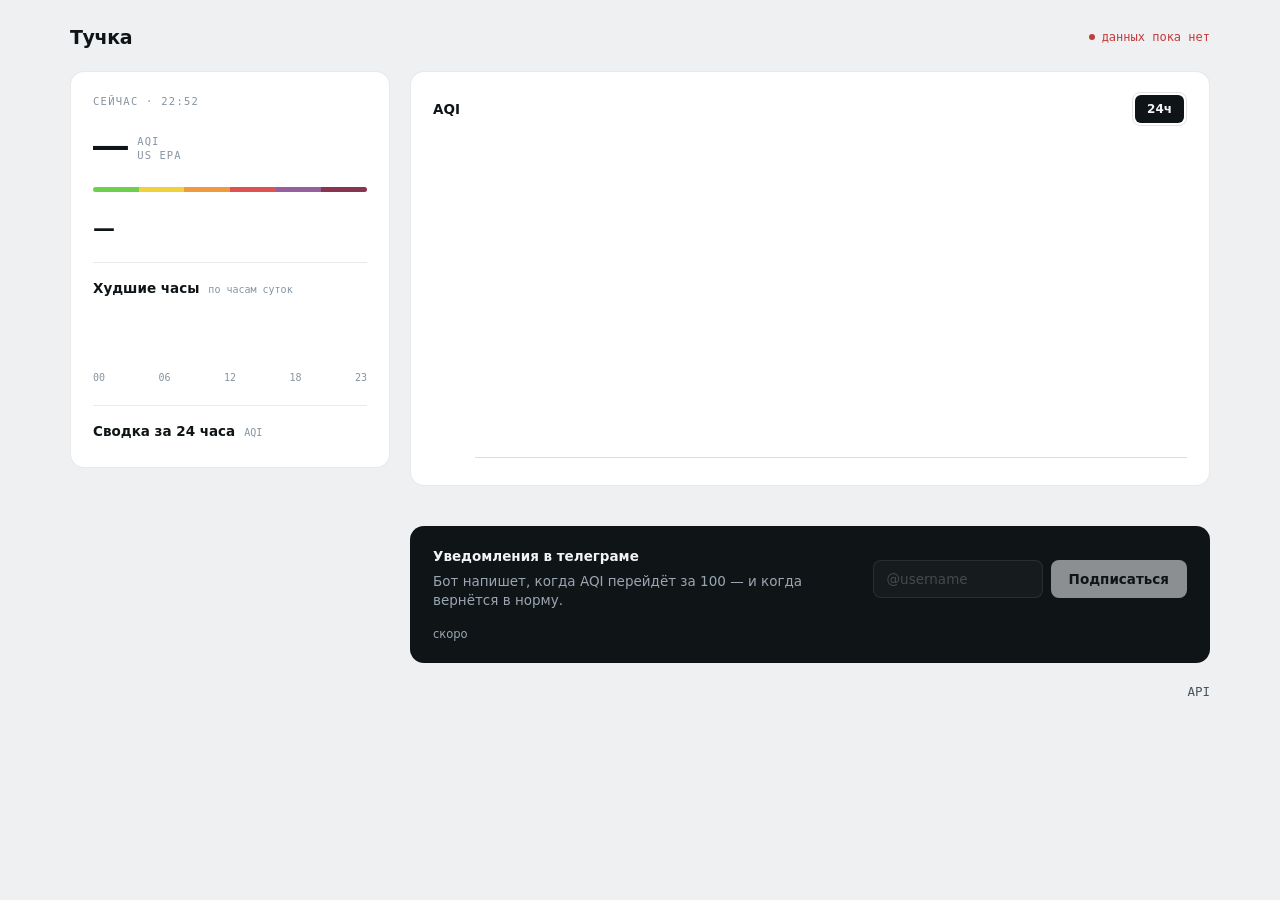
==== commit 2aa56d86: "Sit the chart cursor on the line and lift the tooltip off it Three bugs, all in the hover cursor of " ====
--- a/server/static/index.html
+++ b/server/static/index.html
@@ -220,15 +220,15 @@
 .summary-value { margin-left: auto; font-family: var(--font-mono); font-size: 19px; font-weight: 500; letter-spacing: -0.02em; }
 
 /* --- chart card --- */
-.chart-card { padding: 20px 22px 18px; flex: 1; display: flex; flex-direction: column; }
+/* полоса над полем графика, зарезервированная под тултип — он живёт в ней, а не поверх линии */
+.chart-card { padding: 20px 22px 18px; flex: 1; display: flex; flex-direction: column; --tip-space: 72px; }
 .chart-head { display: flex; align-items: center; gap: 14px; margin-bottom: 20px; flex-wrap: wrap; }
 .chart-head .u { font-family: var(--font-mono); font-size: 11px; color: var(--muted); }
-.chart-head h2 { cursor: pointer; }
 .tabs { margin-left: auto; display: flex; gap: 2px; border: 1px solid var(--input-line); border-radius: 8px; padding: 2px; }
 .tab { font: inherit; font-size: 12px; padding: 6px 12px; border: 0; border-radius: 6px; cursor: pointer; background: transparent; color: var(--ink-2); }
 .tab[aria-pressed="true"] { background: var(--ink); color: var(--on-ink); font-weight: 600; }
 
-.chart-row { display: flex; gap: 12px; flex: 1; min-height: 240px; }
+.chart-row { display: flex; gap: 12px; flex: 1; min-height: 240px; margin-top: var(--tip-space); }
 .y-axis { width: 30px; align-self: stretch; position: relative; font-family: var(--font-mono); font-size: 10px; color: var(--muted); }
 .y-axis .yfix { position: absolute; right: 0; }
 .y-axis .ytop { top: -5px; }
@@ -243,19 +243,19 @@
 .chart-empty[hidden] { display: none; }
 .cursor-line { position: absolute; top: 0; bottom: 0; width: 1px; pointer-events: none; background: var(--axis); display: none; }
 .cursor-dot { position: absolute; width: 9px; height: 9px; border-radius: 50%; border: 2px solid var(--card); pointer-events: none; transform: translate(-50%, -50%); display: none; }
-.tooltip { position: absolute; top: 4px; transform: translateX(-50%); pointer-events: none; background: var(--card);
+/* привязка по bottom, а не по top: коробка стоит над полем графика при любой своей высоте */
+.tooltip { position: absolute; bottom: calc(100% + 8px); transform: translateX(-50%); pointer-events: none; background: var(--card);
   border: 1px solid var(--line-strong); border-radius: 10px; padding: 9px 12px; box-shadow: 0 6px 18px rgba(0,0,0,0.16);
   white-space: nowrap; display: none; }
 .tooltip .tw { font-family: var(--font-mono); font-size: 10px; letter-spacing: 0.06em; text-transform: uppercase; color: var(--muted); }
-.tooltip .ta { display: flex; align-items: baseline; gap: 8px; margin-top: 5px; }
+.tooltip .ta { display: flex; align-items: baseline; gap: 6px; margin-top: 5px; }
 .tooltip .ta .n { font-family: var(--font-mono); font-size: 22px; font-weight: 500; letter-spacing: -0.03em; }
-.tooltip .ta .c { font-size: 12.5px; font-weight: 600; }
-.tooltip .tr, .tooltip .tp { font-family: var(--font-mono); font-size: 10.5px; color: var(--muted); margin-top: 4px; }
+.tooltip .ta .u { font-family: var(--font-mono); font-size: 11px; color: var(--muted); }
 
 .x-labels { display: flex; justify-content: space-between; margin: 9px 0 0 42px; font-family: var(--font-mono); font-size: 10px; color: var(--muted); }
 
 /* --- metrics row --- */
-.metrics-row { display: grid; grid-template-columns: repeat(5, 1fr); gap: 12px; }
+.metrics-row { display: grid; grid-template-columns: repeat(6, 1fr); gap: 12px; }
 .metric-card { background: var(--card); border: 1px solid var(--line); border-radius: 12px; padding: 14px 15px 12px; cursor: pointer; transition: border-color .15s, background-color .15s; }
 .metric-card.active { border-color: var(--ink); background: var(--track); }
 .metric-name { font-family: var(--font-mono); font-size: 10px; letter-spacing: 0.08em; text-transform: uppercase; color: var(--muted); }
@@ -348,7 +348,7 @@
     <div class="col-right">
       <div class="card chart-card">
         <div class="chart-head">
-          <h2 id="chart-title" title="Показать AQI">AQI</h2>
+          <h2 id="chart-title">AQI</h2>
           <span class="u" id="period-note"></span>
           <div class="tabs" id="tabs" role="group" aria-label="Период"></div>
         </div>
@@ -369,9 +369,7 @@
             <div class="cursor-dot" id="cursor-dot"></div>
             <div class="tooltip" id="tooltip">
               <div class="tw" id="tip-when"></div>
-              <div class="ta"><span class="n" id="tip-aqi"></span><span class="c" id="tip-cat"></span></div>
-              <div class="tr" id="tip-range"></div>
-              <div class="tp" id="tip-pm"></div>
+              <div class="ta"><span class="n" id="tip-val"></span><span class="u" id="tip-unit"></span></div>
             </div>
           </div>
         </div>
@@ -462,15 +460,17 @@
   return key === "24h" || dataSpanS / FILL_REF_S[key] >= FILL_THRESHOLD;
 }
 
+/* Единый набор показателей: карточки внизу и большой график сверху читают отсюда.
+   [название, ключ, единица, знаков после запятой, опции тренда, мин. размах, шаг оси Y] */
 const METRIC_DEFS = [
-  ["PM2.5", "pm25", "мкг/м³", 1, { eps: 0.5, worseUp: true }, 6],
-  ["PM10", "pm10", "мкг/м³", 1, { eps: 0.5, worseUp: true }, 10],
-  ["Температура", "temperature", "°C", 1, { unit: "°", eps: 0.3 }, 6],
-  ["Влажность", "humidity", "%", 0, { digits: 0, unit: "%", eps: 1 }, 12],
-  ["Давление", "pressure", "гПа", 0, { digits: 0, eps: 0.5 }, 5],
+  ["AQI", "aqi", "", 0, { digits: 0, eps: 3 }, 12, 5],
+  ["PM2.5", "pm25", "мкг/м³", 1, { eps: 0.5, worseUp: true }, 6, 1],
+  ["PM10", "pm10", "мкг/м³", 1, { eps: 0.5, worseUp: true }, 10, 1],
+  ["Температура", "temperature", "°C", 1, { unit: "°", eps: 0.3 }, 6, 1],
+  ["Влажность", "humidity", "%", 0, { digits: 0, unit: "%", eps: 1 }, 12, 5],
+  ["Давление", "pressure", "гПа", 0, { digits: 0, eps: 0.5 }, 5, 5],
 ];
-/* Карточка, которая встаёт на место активной метрики — клик по ней возвращает AQI. */
-const AQI_DEF = ["AQI", "aqi", "", 0, { eps: 3, worseUp: true }, 10];
+const metricDef = key => METRIC_DEFS.find(m => m[1] === key) || METRIC_DEFS[0];
 
 /* Свой цвет метрики; PM и AQI ведёт категория текущего воздуха. */
 const METRIC_COLORS = { temperature: "#d97a4d", humidity: "#4a90c4", pressure: "#8b7dc4" };
@@ -555,7 +555,7 @@
 
 /* --- состояние --- */
 let period = "24h";
-let activeMetric = null;  // null = график AQI, иначе ключ метрики (pm25, pm10, ...)
+let activeMetric = "aqi";  // ключ показателя, который сейчас на большом графике
 let mainHistory = null;   // /history для выбранного периода
 let dayHistory = null;    // /history?period=24h — всегда, для «худших часов» и сводки
 let historyGen = 0;
@@ -563,9 +563,12 @@
 let current = null;       // последний ответ /api/v1/current
 let currentAgeAt = 0;
 
-/* геометрия текущего графика — обновляется в renderChart, читается в updateTooltip */
+/* геометрия текущего графика — обновляется в renderChart, читается в updateTooltip.
+   chartVals — сглаженный ряд, по которому нарисована линия; chartYPct — её же вертикальный
+   маппинг. Курсор обязан жить на них, иначе точка промахивается мимо линии. */
 let chartPts = [];
-let chartTop = 100, chartBottom = 0, chartHasBand = false;
+let chartVals = [];
+let chartYPct = null;
 
 function fmtAge(s) {
   if (s < 90) return `${s} с назад`;
@@ -666,7 +669,7 @@
   ).join("");
 }
 
-function metricCardHtml(pts, [name, key, unit, digits, topts, minSpan], attrs, cardClass) {
+function metricCardHtml(pts, [name, key, unit, digits, topts, minSpan]) {
   const raw = sample(pts.map(p => p[key]), 48);
   const vals = rolling(raw, Math.max(3, Math.round(raw.length / 8)));
   const nums = vals.filter(v => v != null);
@@ -687,7 +690,7 @@
   }
   const curValue = key === "aqi" ? (current && current.aqi ? current.aqi.aqi : null) : (current ? current[key] : null);
   const t = trendText(trend(pts, key), topts);
-  return `<div class="metric-card${cardClass}" ${attrs}>` +
+  return `<div class="metric-card${key === activeMetric ? " active" : ""}" data-metric="${key}">` +
     `<div class="metric-head"><div class="metric-name">${name}</div>` +
     `<div class="metric-value"><span>${fmt(curValue, digits)}</span><span class="unit">${unit}</span></div></div>` +
     `<svg class="metric-spark" viewBox="0 0 100 22" preserveAspectRatio="none">` +
@@ -698,30 +701,27 @@
 
 function renderMetrics() {
   const pts = (mainHistory && mainHistory.points) || [];
-  $("#metrics").innerHTML = METRIC_DEFS.map(def => {
-    const key = def[1];
-    if (key === activeMetric) {
-      // на месте кликнутой метрики — карточка AQI; клик по ней возвращает всё как было
-      return metricCardHtml(pts, AQI_DEF, `data-metric="${key}" data-role="back"`, " active");
-    }
-    return metricCardHtml(pts, def, `data-metric="${key}"`, "");
-  }).join("");
+  $("#metrics").innerHTML = METRIC_DEFS.map(def => metricCardHtml(pts, def)).join("");
 }
 
 function renderChart() {
   const key = activeMetric;
-  const metricDef = key ? METRIC_DEFS.find(m => m[1] === key) : null;
+  const selDef = metricDef(key);
+  const isAqi = key === "aqi";
+  const digits = selDef[3], minSpan = selDef[5], step = selDef[6];
   const pts = (mainHistory && mainHistory.points) || [];
   chartPts = pts;
   const n = pts.length;
   const empty = $("#chart-empty");
-  const hasAny = pts.some(p => (key ? p[key] : p.aqi) != null);
-  $("#chart-title").textContent = metricDef ? metricDef[0] : "AQI";
-  $("#chart-title").title = key ? "Вернуться к AQI" : "AQI";
+  const hasAny = pts.some(p => p[key] != null);
+  $("#chart-title").textContent = selDef[0];
   $("#period-note").textContent = (PERIODS.find(p => p.key === period) || PERIODS[0]).note;
 
   hideTooltip();
   if (!hasAny) {
+    chartPts = [];
+    chartVals = [];
+    chartYPct = null;
     empty.hidden = false;
     $("#chart-line").setAttribute("d", "");
     $("#chart-band").setAttribute("d", "");
@@ -734,28 +734,31 @@
 
   const W = 1000, H = 300;
   const smoothK = Math.max(3, Math.round(n / 12));
-  const bk = key || "aqi";
-  const bandEps = !key ? 1 : (key === "pressure" || key === "humidity") ? 0.3 : 0.15;
-  const hasBand = pts.some(p => p[bk + "_hi"] != null && p[bk + "_lo"] != null && p[bk + "_hi"] - p[bk + "_lo"] > bandEps);
-  chartHasBand = hasBand;
-  const hiVals = hasBand ? rolling(rolling(pts.map(p => p[bk + "_hi"]), smoothK), smoothK) : null;
-  const loVals = hasBand ? rolling(rolling(pts.map(p => p[bk + "_lo"]), smoothK), smoothK) : null;
-  const rawVals = pts.map(p => (key ? p[key] : p.aqi));
-  const midVals = (hasBand || key) ? rolling(rawVals, smoothK) : rawVals;
+  // лента разброса: у AQI и пыли — кроме 24ч (там корзины часовые, лента шумит),
+  // у температуры/влажности/давления — не показываем вовсе
+  const bandAllowed = (isAqi || key === "pm25" || key === "pm10") && period !== "24h";
+  const bandEps = isAqi ? 1 : 0.15;
+  const hasBand = bandAllowed && pts.some(p => p[key + "_hi"] != null && p[key + "_lo"] != null && p[key + "_hi"] - p[key + "_lo"] > bandEps);
+  const hiVals = hasBand ? rolling(rolling(pts.map(p => p[key + "_hi"]), smoothK), smoothK) : null;
+  const loVals = hasBand ? rolling(rolling(pts.map(p => p[key + "_lo"]), smoothK), smoothK) : null;
+  const midVals = rolling(pts.map(p => p[key]), smoothK);
+  chartVals = midVals;
 
   const nums = arr => arr.filter(v => v != null);
   const dataMax = Math.max(...nums(hasBand ? hiVals : midVals));
   const dataMin = Math.min(...nums(hasBand ? loVals : midVals));
-  const pad = Math.max(6, (dataMax - dataMin) * 0.25);
-  const top = Math.ceil((dataMax + pad) / 5) * 5;
-  const bottom = key ? Math.floor((dataMin - pad) / 5) * 5 : Math.max(0, Math.floor((dataMin - pad) / 5) * 5);
+  // шкала по данным, а не от нуля; зажим нулём — только для AQI
+  const pad = Math.max(minSpan / 2, (dataMax - dataMin) * 0.25);
+  const top = Math.ceil((dataMax + pad) / step) * step;
+  const rawBottom = Math.floor((dataMin - pad) / step) * step;
+  const bottom = isAqi ? Math.max(0, rawBottom) : rawBottom;
   const span = top - bottom || 1;
-  chartTop = top;
-  chartBottom = bottom;
 
   const X = i => (n === 1 ? W / 2 : i / (n - 1) * W);
-  const Y = v => Math.max(0.5, Math.min(H - 0.5, H - (v - bottom) / span * H));
-  const yPct = val => ((1 - (val - bottom) / span) * 100).toFixed(2) + "%";
+  // единый вертикальный маппинг: линия, лента, сетка и курсор считают высоту им одним
+  chartYPct = v => Math.max(0.5, Math.min(H - 0.5, H - (v - bottom) / span * H)) / H * 100;
+  const Y = v => chartYPct(v) / 100 * H;
+  const yPct = val => chartYPct(val).toFixed(2) + "%";
 
   // линия по сегментам между пропусками (null-корзины не соединяем)
   function segPath(vals) {
@@ -787,15 +790,9 @@
   $("#chart-line").setAttribute("d", segPath(midVals));
   $("#chart-band").setAttribute("d", hasBand ? bandPathOf(hiVals, loVals) : "");
 
-  if (key) {
-    // одна метрика — сплошной цвет метрики через тот же градиент, чтобы лента красилась сама
-    $("#chart-line").setAttribute("stroke", "url(#aqiGrad)");
-    const c = metricColor(key);
-    $("#aqiGrad").innerHTML = `<stop offset="0%" stop-color="${c}"></stop><stop offset="100%" stop-color="${c}"></stop>`;
-  } else {
-    // цветовой градиент линии — по категории значения в каждой точке
-    $("#chart-line").setAttribute("stroke", "url(#aqiGrad)");
-    const stops = [];
+  // AQI — градиент по категории значения в каждой точке; прочие метрики — ровный цвет
+  const stops = [];
+  if (isAqi) {
     let prevStop = null;
     midVals.forEach((v, i) => {
       if (v == null) return;
@@ -806,24 +803,25 @@
       prevStop = { c, off };
     });
     if (prevStop) stops.push({ o: "100%", c: prevStop.c });
-    const grad = $("#aqiGrad");
-    grad.innerHTML = stops.map(s => `<stop offset="${s.o}" stop-color="${s.c}"></stop>`).join("");
-  }
-
-  // сетка Y
-  const gridVals = key
-    ? [0.25, 0.5, 0.75].map(f => bottom + span * f).filter(v => v > bottom + span * 0.06 && v < top - span * 0.06)
-    : [25, 50, 75, 100, 150, 200, 300].filter(v => v > bottom + span * 0.06 && v < top - span * 0.06);
+  } else {
+    const c = metricColor(key);
+    stops.push({ o: "0%", c }, { o: "100%", c });
+  }
+  $("#aqiGrad").innerHTML = stops.map(s => `<stop offset="${s.o}" stop-color="${s.c}"></stop>`).join("");
+
+  // сетка Y: у AQI — пороги категорий их же цветом, у остальных — ровные четверти шкалы
+  const gridVals = (isAqi ? [25, 50, 75, 100, 150, 200, 300] : [0.25, 0.5, 0.75].map(f => bottom + span * f))
+    .filter(v => v > bottom + span * 0.06 && v < top - span * 0.06);
   document.querySelectorAll(".gridline").forEach(el => el.remove());
   const plot = $("#chart-plot");
   for (const v of gridVals) {
     const el = document.createElement("div");
     el.className = "gridline";
     el.style.top = yPct(v);
-    el.style.borderColor = key ? "var(--axis)" : CATS[catKey(v)].line;
+    el.style.borderColor = isAqi ? CATS[catKey(v)].line : "var(--line-strong)";
     plot.insertBefore(el, plot.firstChild);
   }
-  const gridLabel = v => key ? fmt(v, metricDef[3]) : v;
+  const gridLabel = v => isAqi ? v : fmt(v, digits);
   $("#y-axis").innerHTML =
     `<span class="yfix ytop">${gridLabel(top)}</span>` +
     gridVals.map(v => `<span class="gridlabel" style="top:${yPct(v)}">${gridLabel(v)}</span>`).join("") +
@@ -846,63 +844,45 @@
   i = Math.max(0, Math.min(n - 1, i));
   const p = chartPts[i];
   const key = activeMetric;
-  const val = key ? p[key] : p.aqi;
+  const isAqi = key === "aqi";
+  const selDef = metricDef(key);
+  // сглаженное значение, а не сырое p[key]: по нему нарисована линия, на неё и садится точка
+  const val = chartVals[i];
   const leftPct = n === 1 ? 50 : i / (n - 1) * 100;
   $("#cursor-line").style.display = "block";
   $("#cursor-line").style.left = leftPct + "%";
+  $("#tip-when").textContent = timeLabel(p.t, period, true);
 
   if (val == null) {
     $("#cursor-dot").style.display = "none";
-    $("#tip-when").textContent = timeLabel(p.t, period, true);
-    $("#tip-aqi").textContent = "—";
-    $("#tip-cat").textContent = "нет данных";
-    $("#tip-range").textContent = "";
-    $("#tip-pm").textContent = "";
+    $("#tip-val").textContent = "—";
+    $("#tip-val").style.color = "";
+    $("#tip-unit").textContent = "нет данных";
     positionTooltip(leftPct);
     return;
   }
-  const span = chartTop - chartBottom || 1;
-  const yPct = ((1 - (val - chartBottom) / span) * 100);
-
-  if (key) {
-    const metricDef = METRIC_DEFS.find(m => m[1] === key);
-    const color = metricColor(key);
-    $("#cursor-dot").style.display = "block";
-    $("#cursor-dot").style.left = leftPct + "%";
-    $("#cursor-dot").style.top = yPct + "%";
-    $("#cursor-dot").style.background = color;
-    $("#tip-when").textContent = timeLabel(p.t, period, true);
-    $("#tip-aqi").textContent = fmt(val, metricDef[3]);
-    $("#tip-aqi").style.color = color;
-    $("#tip-cat").textContent = metricDef[2];
-    $("#tip-range").textContent = chartHasBand && p[key + "_lo"] != null && p[key + "_hi"] != null
-      ? `диапазон ${fmt(p[key + "_lo"], metricDef[3])}–${fmt(p[key + "_hi"], metricDef[3])}`
-      : "";
-    $("#tip-pm").textContent = "";
-    positionTooltip(leftPct);
-    return;
-  }
-  const color = CATS[catKey(val)].line;
+  // цвет — от значения под курсором; у AQI это ровно тот стоп градиента, которым закрашена
+  // линия в этой точке, у прочих метрик линия залита ровным metricColor
+  const color = isAqi ? CATS[catKey(val)].line : metricColor(key);
+
   $("#cursor-dot").style.display = "block";
   $("#cursor-dot").style.left = leftPct + "%";
-  $("#cursor-dot").style.top = yPct + "%";
+  $("#cursor-dot").style.top = chartYPct(val) + "%";
   $("#cursor-dot").style.background = color;
-  $("#tip-when").textContent = timeLabel(p.t, period, true);
-  $("#tip-aqi").textContent = Math.round(val);
-  $("#tip-aqi").style.color = color;
-  $("#tip-cat").textContent = CATS[catKey(val)].label;
-  $("#tip-range").textContent = chartHasBand && p.aqi_hi != null && p.aqi_lo != null
-    ? `диапазон ${Math.round(p.aqi_lo)}–${Math.round(p.aqi_hi)}`
-    : (p.pm25 != null ? `PM2.5 ${fmt(p.pm25)}` : "");
-  $("#tip-pm").textContent = (p.pm25 != null || p.pm10 != null)
-    ? `PM2.5 ${fmt(p.pm25)} · PM10 ${fmt(p.pm10, 0)}` : "";
+  $("#tip-val").textContent = isAqi ? Math.round(val) : fmt(val, selDef[3]);
+  $("#tip-val").style.color = color;
+  $("#tip-unit").textContent = selDef[2];
   positionTooltip(leftPct);
 }
 
 function positionTooltip(leftPct) {
   const tip = $("#tooltip");
   tip.style.display = "block";
-  tip.style.left = Math.min(84, Math.max(16, leftPct)) + "%";
+  // зажим по реальной ширине коробки: у краёв не вылезаем, в середине стоим ровно под курсором
+  const plotW = $("#chart-plot").clientWidth;
+  const half = tip.offsetWidth / 2;
+  const x = Math.max(half, Math.min(plotW - half, leftPct / 100 * plotW));
+  tip.style.left = x + "px";
 }
 
 async function loadCurrent() {
@@ -974,14 +954,8 @@
 
 $("#metrics").addEventListener("click", e => {
   const card = e.target.closest(".metric-card");
-  if (!card) return;
-  activeMetric = card.dataset.role === "back" ? null : card.dataset.metric;
-  renderChart();
-  renderMetrics();
-});
-$("#chart-title").addEventListener("click", () => {
-  if (activeMetric == null) return;
-  activeMetric = null;
+  if (!card || card.dataset.metric === activeMetric) return;
+  activeMetric = card.dataset.metric;
   renderChart();
   renderMetrics();
 });
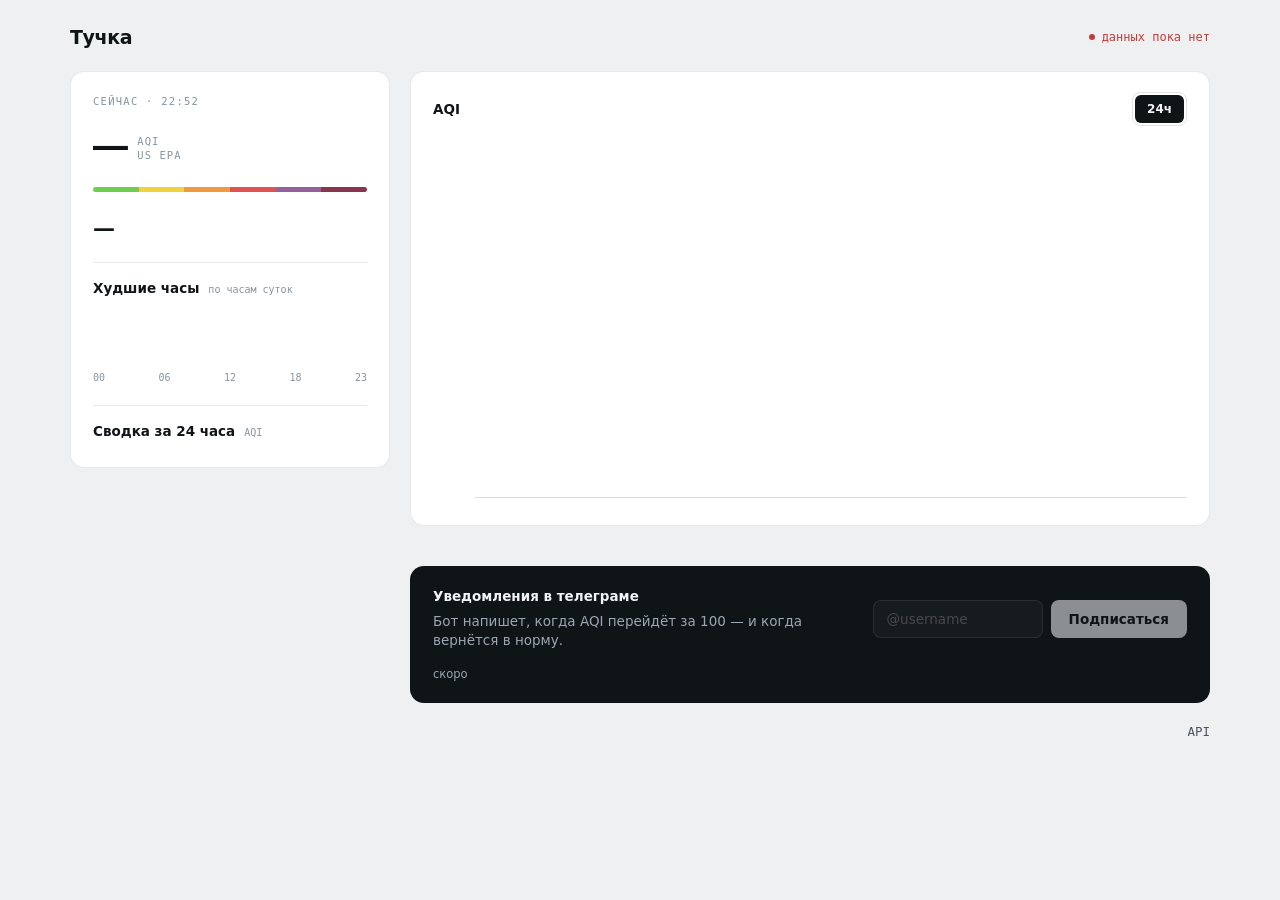
==== commit a248c9c7: "Put the readings back in the chart tooltip, smoothed to match the line Trimming the tooltip to time " ====
--- a/server/static/index.html
+++ b/server/static/index.html
@@ -221,7 +221,7 @@
 
 /* --- chart card --- */
 /* полоса над полем графика, зарезервированная под тултип — он живёт в ней, а не поверх линии */
-.chart-card { padding: 20px 22px 18px; flex: 1; display: flex; flex-direction: column; --tip-space: 72px; }
+.chart-card { padding: 20px 22px 18px; flex: 1; display: flex; flex-direction: column; --tip-space: 112px; }
 .chart-head { display: flex; align-items: center; gap: 14px; margin-bottom: 20px; flex-wrap: wrap; }
 .chart-head .u { font-family: var(--font-mono); font-size: 11px; color: var(--muted); }
 .tabs { margin-left: auto; display: flex; gap: 2px; border: 1px solid var(--input-line); border-radius: 8px; padding: 2px; }
@@ -250,7 +250,10 @@
 .tooltip .tw { font-family: var(--font-mono); font-size: 10px; letter-spacing: 0.06em; text-transform: uppercase; color: var(--muted); }
 .tooltip .ta { display: flex; align-items: baseline; gap: 6px; margin-top: 5px; }
 .tooltip .ta .n { font-family: var(--font-mono); font-size: 22px; font-weight: 500; letter-spacing: -0.03em; }
+.tooltip .ta .c { font-size: 12.5px; font-weight: 600; }
 .tooltip .ta .u { font-family: var(--font-mono); font-size: 11px; color: var(--muted); }
+.tooltip .tx { font-family: var(--font-mono); font-size: 10.5px; color: var(--muted); margin-top: 4px; }
+.tooltip .tx:empty { display: none; }
 
 .x-labels { display: flex; justify-content: space-between; margin: 9px 0 0 42px; font-family: var(--font-mono); font-size: 10px; color: var(--muted); }
 
@@ -369,7 +372,9 @@
             <div class="cursor-dot" id="cursor-dot"></div>
             <div class="tooltip" id="tooltip">
               <div class="tw" id="tip-when"></div>
-              <div class="ta"><span class="n" id="tip-val"></span><span class="u" id="tip-unit"></span></div>
+              <div class="ta"><span class="n" id="tip-val"></span><span id="tip-sub"></span></div>
+              <div class="tx" id="tip-range"></div>
+              <div class="tx" id="tip-pm"></div>
             </div>
           </div>
         </div>
@@ -569,6 +574,10 @@
 let chartPts = [];
 let chartVals = [];
 let chartYPct = null;
+/* сглажены тем же окном, что и линия: тултип обязан описывать одну точку кривой,
+   иначе в нём окажется AQI, который из показанного PM2.5 не выводится */
+let chartLo = null, chartHi = null;   // границы ленты разброса; null — ленты нет
+let chartPm = null;                   // {pm25, pm10} — только когда выбран AQI
 
 function fmtAge(s) {
   if (s < 90) return `${s} с назад`;
@@ -722,6 +731,7 @@
     chartPts = [];
     chartVals = [];
     chartYPct = null;
+    chartLo = chartHi = chartPm = null;
     empty.hidden = false;
     $("#chart-line").setAttribute("d", "");
     $("#chart-band").setAttribute("d", "");
@@ -743,6 +753,11 @@
   const loVals = hasBand ? rolling(rolling(pts.map(p => p[key + "_lo"]), smoothK), smoothK) : null;
   const midVals = rolling(pts.map(p => p[key]), smoothK);
   chartVals = midVals;
+  chartLo = loVals;
+  chartHi = hiVals;
+  // у AQI вторая строка тултипа — сама пыль; сглаживаем тем же окном, иначе число
+  // AQI и показанные PM2.5/PM10 будут описывать разные точки
+  chartPm = isAqi ? {pm25: rolling(pts.map(p => p.pm25), smoothK), pm10: rolling(pts.map(p => p.pm10), smoothK)} : null;
 
   const nums = arr => arr.filter(v => v != null);
   const dataMax = Math.max(...nums(hasBand ? hiVals : midVals));
@@ -853,11 +868,16 @@
   $("#cursor-line").style.left = leftPct + "%";
   $("#tip-when").textContent = timeLabel(p.t, period, true);
 
+  const show = v => isAqi ? Math.round(v) : fmt(v, selDef[3]);
+
   if (val == null) {
     $("#cursor-dot").style.display = "none";
     $("#tip-val").textContent = "—";
     $("#tip-val").style.color = "";
-    $("#tip-unit").textContent = "нет данных";
+    $("#tip-sub").className = "u";
+    $("#tip-sub").textContent = "нет данных";
+    $("#tip-range").textContent = "";
+    $("#tip-pm").textContent = "";
     positionTooltip(leftPct);
     return;
   }
@@ -869,9 +889,18 @@
   $("#cursor-dot").style.left = leftPct + "%";
   $("#cursor-dot").style.top = chartYPct(val) + "%";
   $("#cursor-dot").style.background = color;
-  $("#tip-val").textContent = isAqi ? Math.round(val) : fmt(val, selDef[3]);
+  $("#tip-val").textContent = show(val);
   $("#tip-val").style.color = color;
-  $("#tip-unit").textContent = selDef[2];
+  // рядом с числом: у AQI — уровень словами, у прочих метрик — единица измерения
+  $("#tip-sub").className = isAqi ? "c" : "u";
+  $("#tip-sub").textContent = isAqi ? CATS[catKey(val)].label : selDef[2];
+  // разброс внутри корзины — ровно тот, что нарисован лентой; где ленты нет, нет и строки
+  const hasRange = chartLo && chartHi && chartLo[i] != null && chartHi[i] != null;
+  $("#tip-range").textContent = hasRange ? `диапазон ${show(chartLo[i])}–${show(chartHi[i])}` : "";
+  // у AQI — сама пыль, из которой он посчитан
+  const pm25 = chartPm && chartPm.pm25[i], pm10 = chartPm && chartPm.pm10[i];
+  $("#tip-pm").textContent = (pm25 != null || pm10 != null)
+    ? `PM2.5 ${fmt(pm25)} · PM10 ${fmt(pm10, 0)}` : "";
   positionTooltip(leftPct);
 }
 
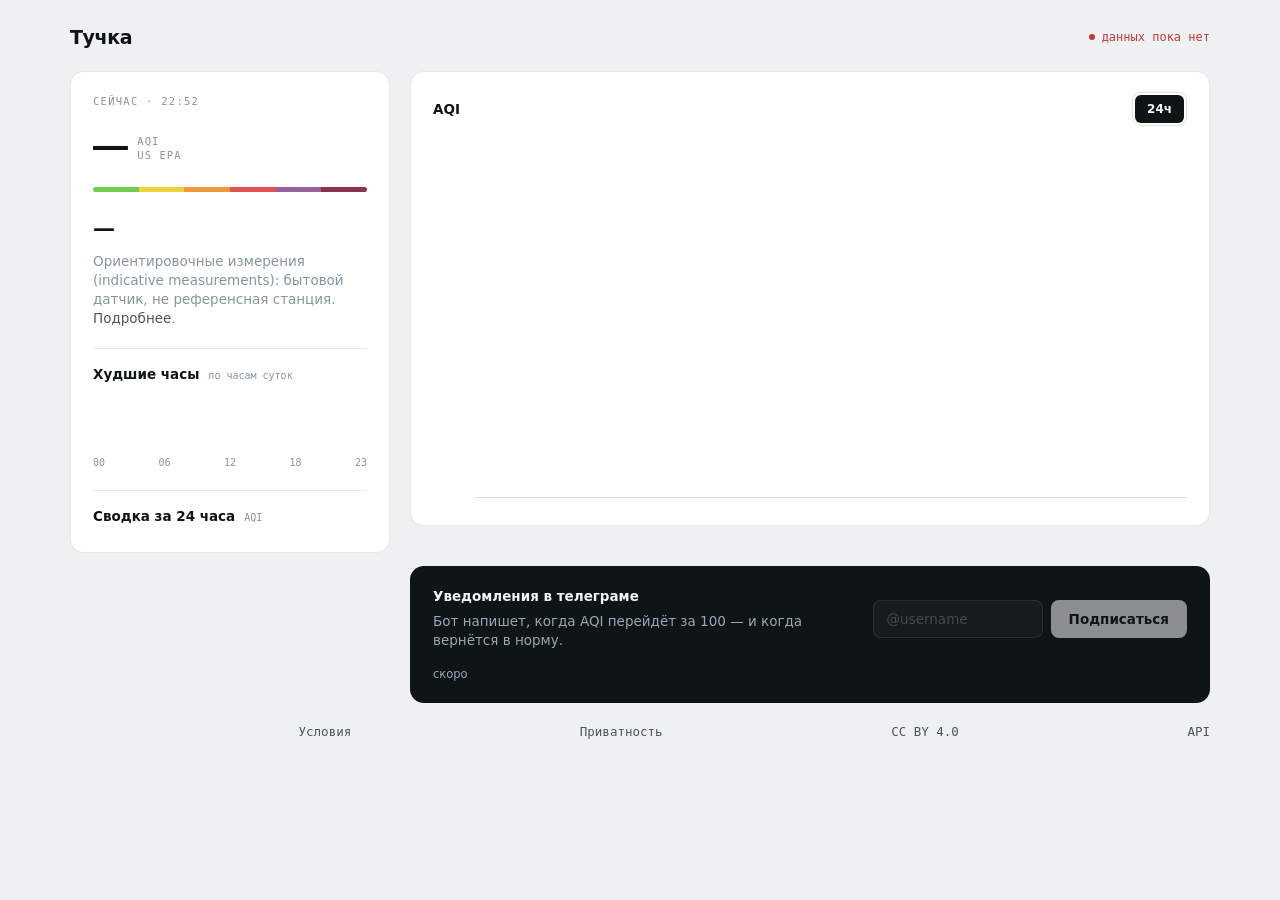
==== commit d00301ea: "Mirror the sensor push into beta so it shows live air Beta only ever held a snapshot of prod, reseed" ====
--- a/server/static/index.html
+++ b/server/static/index.html
@@ -326,6 +326,8 @@
         <div class="scale"><div class="scale-marker" id="aqi-marker" hidden></div></div>
         <div class="verdict-title" id="verdict-title">—</div>
         <p class="verdict-body" id="verdict-body"></p>
+        <p class="hero-note">Ориентировочные измерения (indicative measurements):
+          бытовой датчик, не референсная станция. <a href="/legal/license">Подробнее</a>.</p>
 
         <div class="actions" id="actions" hidden></div>
 
@@ -399,6 +401,9 @@
 
   <footer>
     <span id="footer-sensor"></span>
+    <a href="/legal/terms">Условия</a>
+    <a href="/legal/privacy">Приватность</a>
+    <a href="/legal/license">CC BY 4.0</a>
     <a href="/docs">API</a>
   </footer>
 </div>
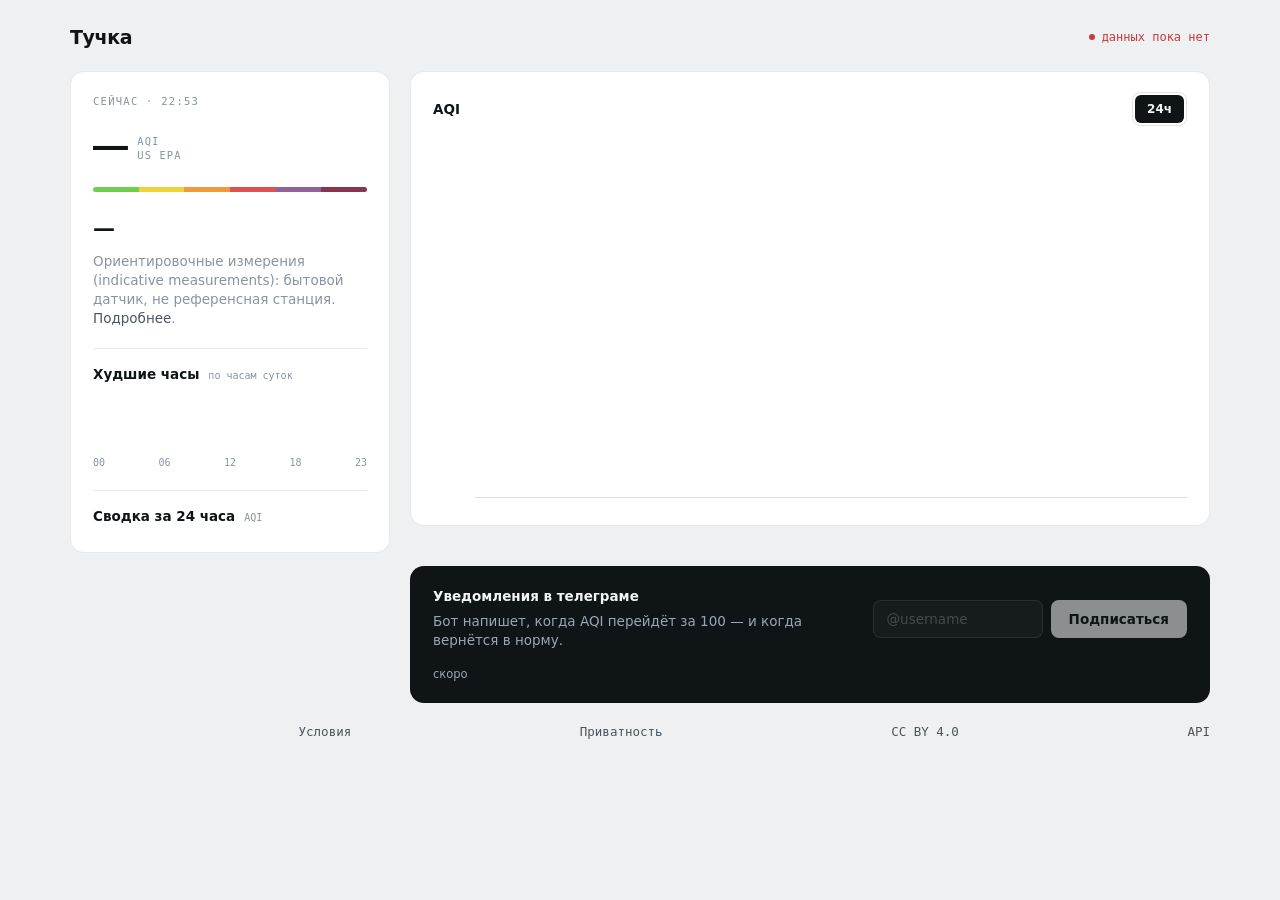
==== commit fbf8f176: "Draw the worst hours from a 7-day profile, not a 24h slice Столбики «худших часов» рисовались по сре" ====
--- a/server/static/index.html
+++ b/server/static/index.html
@@ -211,7 +211,9 @@
 
 .hours { display: flex; align-items: flex-end; gap: 2px; height: 52px; margin-top: 14px; }
 .hours .bar { flex: 1; border-radius: 2px 2px 0 0; background: var(--line-soft); min-height: 3px; }
+.hours-empty { align-self: center; font-size: 13.5px; color: var(--muted); }
 .hours-labels { display: flex; justify-content: space-between; margin-top: 7px; font-family: var(--font-mono); font-size: 10px; color: var(--muted); }
+.hours-labels[hidden] { display: none; }
 
 .summary-row { display: flex; align-items: baseline; gap: 8px; padding: 10px 0; border-bottom: 1px solid var(--line-soft); }
 .summary-row:last-child { border-bottom: 0; }
@@ -334,10 +336,10 @@
         <div class="hero-section">
           <div class="hero-section-head">
             <h2>Худшие часы</h2>
-            <span class="u">по часам суток</span>
+            <span class="u" id="hours-caption">по часам суток</span>
           </div>
           <div class="hours" id="hours"></div>
-          <div class="hours-labels"><span>00</span><span>06</span><span>12</span><span>18</span><span>23</span></div>
+          <div class="hours-labels" id="hours-labels"><span>00</span><span>06</span><span>12</span><span>18</span><span>23</span></div>
         </div>
 
         <div class="hero-section">
@@ -567,7 +569,8 @@
 let period = "24h";
 let activeMetric = "aqi";  // ключ показателя, который сейчас на большом графике
 let mainHistory = null;   // /history для выбранного периода
-let dayHistory = null;    // /history?period=24h — всегда, для «худших часов» и сводки
+let dayHistory = null;    // /history?period=24h — всегда, для сводки за сутки
+let hoursProfile = null;  // /api/v1/hours — профиль суток за 7 дней, «худшие часы»
 let historyGen = 0;
 let historyRetry = null;
 let current = null;       // последний ответ /api/v1/current
@@ -644,37 +647,57 @@
   ).join("");
 }
 
-function renderDaySummary() {
-  const pts = (dayHistory && dayHistory.points) || [];
-  const byHour = {};
-  for (const p of pts) {
-    if (p.aqi == null) continue;
-    const h = new Date(p.t * 1000).getHours();
-    (byHour[h] = byHour[h] || []).push(p.aqi);
-  }
-  const hourVals = [];
-  for (let h = 0; h < 24; h++) {
-    const arr = byHour[h];
-    hourVals.push(arr ? arr.reduce((s, x) => s + x, 0) / arr.length : null);
-  }
-  const hourMax = Math.max(...hourVals.filter(x => x != null), 50);
-  $("#hours").innerHTML = hourVals.map(val => {
+const pad2 = n => (n < 10 ? "0" + n : "" + n);
+
+/* «1 день / 2 дня / 5 дней» — обычное русское правило. */
+function plural(n, one, few, many) {
+  const mod100 = n % 100, mod10 = n % 10;
+  if (mod100 >= 11 && mod100 <= 14) return many;
+  if (mod10 === 1) return one;
+  if (mod10 >= 2 && mod10 <= 4) return few;
+  return many;
+}
+
+/* Столбики «худших часов» — профиль суток из /api/v1/hours: каждый час усреднён
+   по нескольким суткам. Специально не по окну 24h: там на час суток приходится
+   ровно одна корзина, и любой простой датчика оставлял бы в блоке дыру. */
+function renderHoursProfile() {
+  const hours = (hoursProfile && hoursProfile.hours) || [];
+  const vals = hours.length === 24 ? hours.map(h => h.aqi) : new Array(24).fill(null);
+  const nums = vals.filter(v => v != null);
+  const days = (hoursProfile && hoursProfile.days_covered) || 0;
+  $("#hours-labels").hidden = !nums.length;
+  if (!nums.length) {
+    $("#hours-caption").textContent = "по часам суток";
+    $("#hours").innerHTML = `<div class="hours-empty">Пока мало данных</div>`;
+    return;
+  }
+  $("#hours-caption").textContent = days > 1
+    ? `среднее за ${days} ${plural(days, "день", "дня", "дней")}`
+    : "по часам суток";
+  const hourMax = Math.max(...nums, 50);
+  $("#hours").innerHTML = vals.map(val => {
     const height = val == null ? "6%" : Math.max(7, val / hourMax * 100).toFixed(0) + "%";
     const color = val == null ? "var(--line-soft)" : CATS[catKey(val)].line;
     return `<div class="bar" style="height:${height};background:${color}"></div>`;
   }).join("");
-
-  const dayAqi = pts.map(p => p.aqi).filter(v => v != null);
-  const pad2 = n => (n < 10 ? "0" + n : "" + n);
-  if (!dayAqi.length) {
+}
+
+function renderDaySummary() {
+  const pts = ((dayHistory && dayHistory.points) || []).filter(p => p.aqi != null);
+  if (!pts.length) {
     $("#summary").innerHTML = `<div class="summary-row"><span class="summary-name">Нет данных за 24 часа</span></div>`;
     return;
   }
-  const worstIdx = hourVals.reduce((bi, val, i) => (val != null && (hourVals[bi] == null || val > hourVals[bi]) ? i : bi), 0);
+  const dayAqi = pts.map(p => p.aqi);
+  const min = Math.min(...dayAqi), max = Math.max(...dayAqi);
+  /* час максимума берём у той же корзины, из которой пришло само число, —
+     иначе заметка «в HH:00» и значение рядом расходятся */
+  const worst = pts.reduce((a, p) => (p.aqi > a.aqi ? p : a));
   const rows = [
-    { name: "Минимум", value: Math.round(Math.min(...dayAqi)), note: "", color: CATS[catKey(Math.min(...dayAqi))].line },
+    { name: "Минимум", value: Math.round(min), note: "", color: CATS[catKey(min)].line },
     { name: "Среднее", value: Math.round(dayAqi.reduce((s, x) => s + x, 0) / dayAqi.length), note: "", color: "var(--ink-2)" },
-    { name: "Максимум", value: Math.round(Math.max(...dayAqi)), note: "в " + pad2(worstIdx) + ":00", color: CATS[catKey(Math.max(...dayAqi))].line },
+    { name: "Максимум", value: Math.round(max), note: "в " + pad2(new Date(worst.t * 1000).getHours()) + ":00", color: CATS[catKey(max)].line },
   ];
   $("#summary").innerHTML = rows.map(r =>
     `<div class="summary-row"><span class="summary-name">${r.name}</span>` +
@@ -934,22 +957,30 @@
   renderFreshness();
 }
 
+const tzOffsetMin = () => -new Date().getTimezoneOffset();
+
 async function fetchHistory(p) {
-  const tzOffset = -new Date().getTimezoneOffset();
-  const r = await fetch(`/api/v1/history?period=${p}&tz_offset=${tzOffset}`);
+  const r = await fetch(`/api/v1/history?period=${p}&tz_offset=${tzOffsetMin()}`);
   if (!r.ok) throw new Error(`HTTP ${r.status}`);
   return r.json();
 }
 
+async function fetchHoursProfile() {
+  const r = await fetch(`/api/v1/hours?tz_offset=${tzOffsetMin()}`);
+  if (!r.ok) throw new Error(`HTTP ${r.status}`);
+  return r.json();
+}
+
 async function loadHistory() {
   const gen = ++historyGen;
-  let main, day;
+  let main, day, profile;
   try {
     if (period === "24h") {
-      main = await fetchHistory("24h");
+      [main, profile] = await Promise.all([fetchHistory("24h"), fetchHoursProfile()]);
       day = main;
     } else {
-      [main, day] = await Promise.all([fetchHistory(period), fetchHistory("24h")]);
+      [main, day, profile] = await Promise.all(
+        [fetchHistory(period), fetchHistory("24h"), fetchHoursProfile()]);
     }
   } catch (e) {
     if (!historyRetry) historyRetry = setTimeout(() => { historyRetry = null; loadHistory(); }, 15_000);
@@ -958,10 +989,12 @@
   if (gen !== historyGen) return; // пришёл ответ на устаревший запрос
   mainHistory = main;
   dayHistory = day;
+  hoursProfile = profile;
   if (day.first_ts != null) dataSpanS = day.end - day.first_ts;
   buildTabs();
   renderChart();
   renderMetrics();
+  renderHoursProfile();
   renderDaySummary();
 }
 
